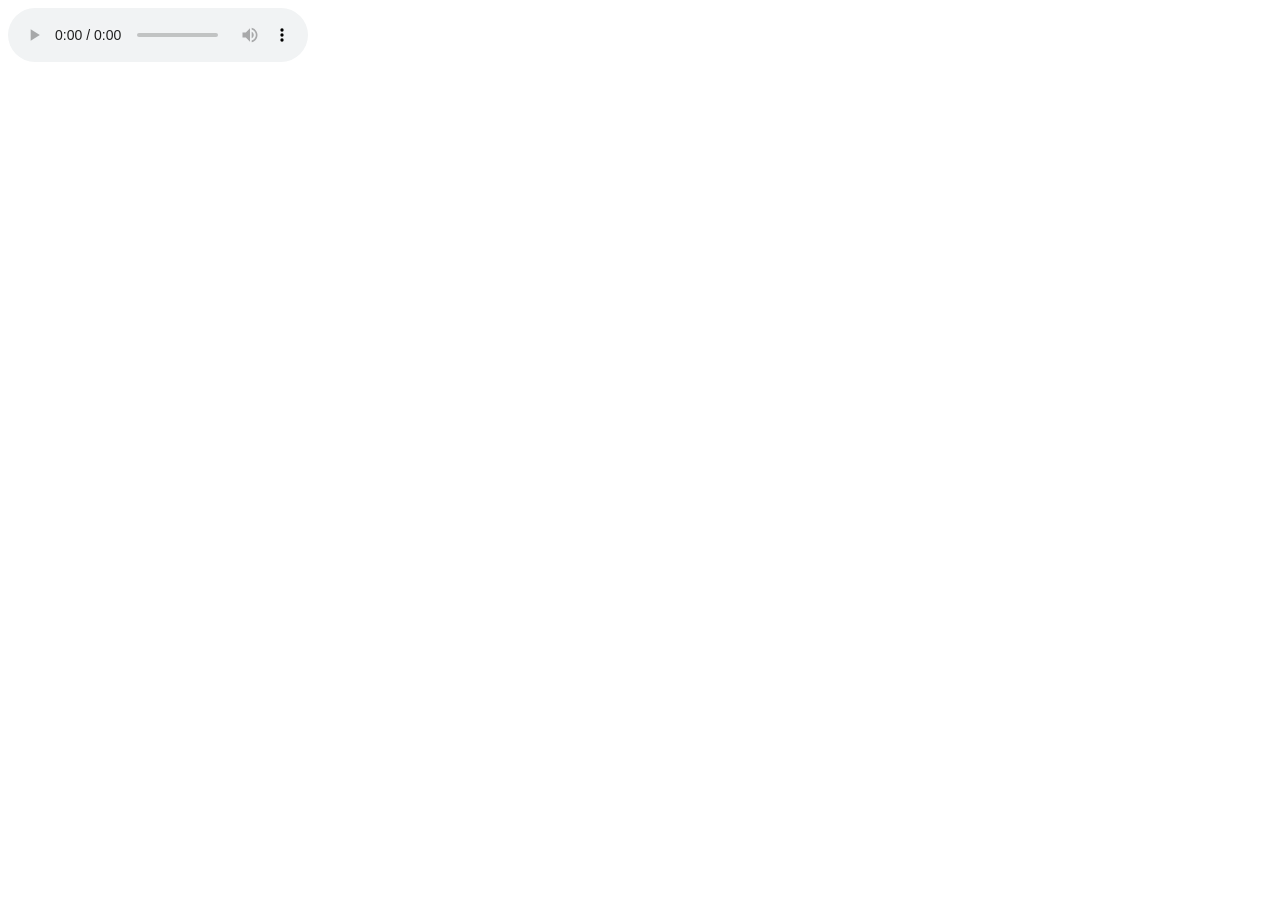
==== FLORES.html @ 4fcb776b "create flores amarillas project,  fix para que se reproducir musica" ====
<!DOCTYPE html>
<html lang="en">

<head>
  <meta charset="UTF-8">
  <meta http-equiv="X-UA-Compatible" content="IE=edge">
  <meta name="viewport" content="width=device-width, initial-scale=1.0">
  <link rel="stylesheet" href="css/main.css">
  <link rel="icon" href="img/flowers.png" type="image/x-icon">
  <title>FLORES</title>
</head>

<body class="container">
  <div class="night"></div>
  <div class="flowers">
    <div class="flower flower--1">
      <div class="flower__leafs flower__leafs--1">
        <div class="flower__leaf flower__leaf--1"></div>
        <div class="flower__leaf flower__leaf--2"></div>
        <div class="flower__leaf flower__leaf--3"></div>
        <div class="flower__leaf flower__leaf--4"></div>
        <div class="flower__white-circle"></div>

        <div class="flower__light flower__light--1"></div>
        <div class="flower__light flower__light--2"></div>
        <div class="flower__light flower__light--3"></div>
        <div class="flower__light flower__light--4"></div>
        <div class="flower__light flower__light--5"></div>
        <div class="flower__light flower__light--6"></div>
        <div class="flower__light flower__light--7"></div>
        <div class="flower__light flower__light--8"></div>

      </div>
      <div class="flower__line">
        <div class="flower__line__leaf flower__line__leaf--1"></div>
        <div class="flower__line__leaf flower__line__leaf--2"></div>
        <div class="flower__line__leaf flower__line__leaf--3"></div>
        <div class="flower__line__leaf flower__line__leaf--4"></div>
        <div class="flower__line__leaf flower__line__leaf--5"></div>
        <div class="flower__line__leaf flower__line__leaf--6"></div>
      </div>
    </div>

    <div class="flower flower--2">
      <div class="flower__leafs flower__leafs--2">
        <div class="flower__leaf flower__leaf--1"></div>
        <div class="flower__leaf flower__leaf--2"></div>
        <div class="flower__leaf flower__leaf--3"></div>
        <div class="flower__leaf flower__leaf--4"></div>
        <div class="flower__white-circle"></div>

        <div class="flower__light flower__light--1"></div>
        <div class="flower__light flower__light--2"></div>
        <div class="flower__light flower__light--3"></div>
        <div class="flower__light flower__light--4"></div>
        <div class="flower__light flower__light--5"></div>
        <div class="flower__light flower__light--6"></div>
        <div class="flower__light flower__light--7"></div>
        <div class="flower__light flower__light--8"></div>

      </div>
      <div class="flower__line">
        <div class="flower__line__leaf flower__line__leaf--1"></div>
        <div class="flower__line__leaf flower__line__leaf--2"></div>
        <div class="flower__line__leaf flower__line__leaf--3"></div>
        <div class="flower__line__leaf flower__line__leaf--4"></div>
      </div>
    </div>

    <div class="flower flower--3">
      <div class="flower__leafs flower__leafs--3">
        <div class="flower__leaf flower__leaf--1"></div>
        <div class="flower__leaf flower__leaf--2"></div>
        <div class="flower__leaf flower__leaf--3"></div>
        <div class="flower__leaf flower__leaf--4"></div>
        <div class="flower__white-circle"></div>

        <div class="flower__light flower__light--1"></div>
        <div class="flower__light flower__light--2"></div>
        <div class="flower__light flower__light--3"></div>
        <div class="flower__light flower__light--4"></div>
        <div class="flower__light flower__light--5"></div>
        <div class="flower__light flower__light--6"></div>
        <div class="flower__light flower__light--7"></div>
        <div class="flower__light flower__light--8"></div>

      </div>
      <div class="flower__line">
        <div class="flower__line__leaf flower__line__leaf--1"></div>
        <div class="flower__line__leaf flower__line__leaf--2"></div>
        <div class="flower__line__leaf flower__line__leaf--3"></div>
        <div class="flower__line__leaf flower__line__leaf--4"></div>
      </div>
    </div>

    <div class="grow-ans" style="--d:1.2s">
      <div class="flower__g-long">
        <div class="flower__g-long__top"></div>
        <div class="flower__g-long__bottom"></div>
      </div>
    </div>

    <div class="growing-grass">
      <div class="flower__grass flower__grass--1">
        <div class="flower__grass--top"></div>
        <div class="flower__grass--bottom"></div>
        <div class="flower__grass__leaf flower__grass__leaf--1"></div>
        <div class="flower__grass__leaf flower__grass__leaf--2"></div>
        <div class="flower__grass__leaf flower__grass__leaf--3"></div>
        <div class="flower__grass__leaf flower__grass__leaf--4"></div>
        <div class="flower__grass__leaf flower__grass__leaf--5"></div>
        <div class="flower__grass__leaf flower__grass__leaf--6"></div>
        <div class="flower__grass__leaf flower__grass__leaf--7"></div>
        <div class="flower__grass__leaf flower__grass__leaf--8"></div>
        <div class="flower__grass__overlay"></div>
      </div>
    </div>

    <div class="growing-grass">
      <div class="flower__grass flower__grass--2">
        <div class="flower__grass--top"></div>
        <div class="flower__grass--bottom"></div>
        <div class="flower__grass__leaf flower__grass__leaf--1"></div>
        <div class="flower__grass__leaf flower__grass__leaf--2"></div>
        <div class="flower__grass__leaf flower__grass__leaf--3"></div>
        <div class="flower__grass__leaf flower__grass__leaf--4"></div>
        <div class="flower__grass__leaf flower__grass__leaf--5"></div>
        <div class="flower__grass__leaf flower__grass__leaf--6"></div>
        <div class="flower__grass__leaf flower__grass__leaf--7"></div>
        <div class="flower__grass__leaf flower__grass__leaf--8"></div>
        <div class="flower__grass__overlay"></div>
      </div>
    </div>

    <div class="grow-ans" style="--d:2.4s">
      <div class="flower__g-right flower__g-right--1">
        <div class="leaf"></div>
      </div>
    </div>

    <div class="grow-ans" style="--d:2.8s">
      <div class="flower__g-right flower__g-right--2">
        <div class="leaf"></div>
      </div>
    </div>

    <div class="grow-ans" style="--d:2.8s">
      <div class="flower__g-front">
        <div class="flower__g-front__leaf-wrapper flower__g-front__leaf-wrapper--1">
          <div class="flower__g-front__leaf"></div>
        </div>
        <div class="flower__g-front__leaf-wrapper flower__g-front__leaf-wrapper--2">
          <div class="flower__g-front__leaf"></div>
        </div>
        <div class="flower__g-front__leaf-wrapper flower__g-front__leaf-wrapper--3">
          <div class="flower__g-front__leaf"></div>
        </div>
        <div class="flower__g-front__leaf-wrapper flower__g-front__leaf-wrapper--4">
          <div class="flower__g-front__leaf"></div>
        </div>
        <div class="flower__g-front__leaf-wrapper flower__g-front__leaf-wrapper--5">
          <div class="flower__g-front__leaf"></div>
        </div>
        <div class="flower__g-front__leaf-wrapper flower__g-front__leaf-wrapper--6">
          <div class="flower__g-front__leaf"></div>
        </div>
        <div class="flower__g-front__leaf-wrapper flower__g-front__leaf-wrapper--7">
          <div class="flower__g-front__leaf"></div>
        </div>
        <div class="flower__g-front__leaf-wrapper flower__g-front__leaf-wrapper--8">
          <div class="flower__g-front__leaf"></div>
        </div>
        <div class="flower__g-front__line"></div>
      </div>
    </div>

    <div class="grow-ans" style="--d:3.2s">
      <div class="flower__g-fr">
        <div class="leaf"></div>
        <div class="flower__g-fr__leaf flower__g-fr__leaf--1"></div>
        <div class="flower__g-fr__leaf flower__g-fr__leaf--2"></div>
        <div class="flower__g-fr__leaf flower__g-fr__leaf--3"></div>
        <div class="flower__g-fr__leaf flower__g-fr__leaf--4"></div>
        <div class="flower__g-fr__leaf flower__g-fr__leaf--5"></div>
        <div class="flower__g-fr__leaf flower__g-fr__leaf--6"></div>
        <div class="flower__g-fr__leaf flower__g-fr__leaf--7"></div>
        <div class="flower__g-fr__leaf flower__g-fr__leaf--8"></div>
      </div>
    </div>

    <div class="long-g long-g--0">
      <div class="grow-ans" style="--d:3s">
        <div class="leaf leaf--0"></div>
      </div>
      <div class="grow-ans" style="--d:2.2s">
        <div class="leaf leaf--1"></div>
      </div>
      <div class="grow-ans" style="--d:3.4s">
        <div class="leaf leaf--2"></div>
      </div>
      <div class="grow-ans" style="--d:3.6s">
        <div class="leaf leaf--3"></div>
      </div>
    </div>

    <div class="long-g long-g--1">
      <div class="grow-ans" style="--d:3.6s">
        <div class="leaf leaf--0"></div>
      </div>
      <div class="grow-ans" style="--d:3.8s">
        <div class="leaf leaf--1"></div>
      </div>
      <div class="grow-ans" style="--d:4s">
        <div class="leaf leaf--2"></div>
      </div>
      <div class="grow-ans" style="--d:4.2s">
        <div class="leaf leaf--3"></div>
      </div>
    </div>

    <div class="long-g long-g--2">
      <div class="grow-ans" style="--d:4s">
        <div class="leaf leaf--0"></div>
      </div>
      <div class="grow-ans" style="--d:4.2s">
        <div class="leaf leaf--1"></div>
      </div>
      <div class="grow-ans" style="--d:4.4s">
        <div class="leaf leaf--2"></div>
      </div>
      <div class="grow-ans" style="--d:4.6s">
        <div class="leaf leaf--3"></div>
      </div>
    </div>

    <div class="long-g long-g--3">
      <div class="grow-ans" style="--d:4s">
        <div class="leaf leaf--0"></div>
      </div>
      <div class="grow-ans" style="--d:4.2s">
        <div class="leaf leaf--1"></div>
      </div>
      <div class="grow-ans" style="--d:3s">
        <div class="leaf leaf--2"></div>
      </div>
      <div class="grow-ans" style="--d:3.6s">
        <div class="leaf leaf--3"></div>
      </div>
    </div>

    <div class="long-g long-g--4">
      <div class="grow-ans" style="--d:4s">
        <div class="leaf leaf--0"></div>
      </div>
      <div class="grow-ans" style="--d:4.2s">
        <div class="leaf leaf--1"></div>
      </div>
      <div class="grow-ans" style="--d:3s">
        <div class="leaf leaf--2"></div>
      </div>
      <div class="grow-ans" style="--d:3.6s">
        <div class="leaf leaf--3"></div>
      </div>
    </div>

    <div class="long-g long-g--5">
      <div class="grow-ans" style="--d:4s">
        <div class="leaf leaf--0"></div>
      </div>
      <div class="grow-ans" style="--d:4.2s">
        <div class="leaf leaf--1"></div>
      </div>
      <div class="grow-ans" style="--d:3s">
        <div class="leaf leaf--2"></div>
      </div>
      <div class="grow-ans" style="--d:3.6s">
        <div class="leaf leaf--3"></div>
      </div>
    </div>

    <div class="long-g long-g--6">
      <div class="grow-ans" style="--d:4.2s">
        <div class="leaf leaf--0"></div>
      </div>
      <div class="grow-ans" style="--d:4.4s">
        <div class="leaf leaf--1"></div>
      </div>
      <div class="grow-ans" style="--d:4.6s">
        <div class="leaf leaf--2"></div>
      </div>
      <div class="grow-ans" style="--d:4.8s">
        <div class="leaf leaf--3"></div>
      </div>
    </div>

    <div class="long-g long-g--7">
      <div class="grow-ans" style="--d:3s">
        <div class="leaf leaf--0"></div>
      </div>
      <div class="grow-ans" style="--d:3.2s">
        <div class="leaf leaf--1"></div>
      </div>
      <div class="grow-ans" style="--d:3.5s">
        <div class="leaf leaf--2"></div>
      </div>
      <div class="grow-ans" style="--d:3.6s">
        <div class="leaf leaf--3"></div>
      </div>
    </div>
    <audio controls autoplay>
      <source src="img/Floricienta.mp3" type="audio/mp3">
      Tu navegador no soporta el elemento de audio.
    </audio>
  </div>

  <script src="main.js"></script>

</body>

</html>
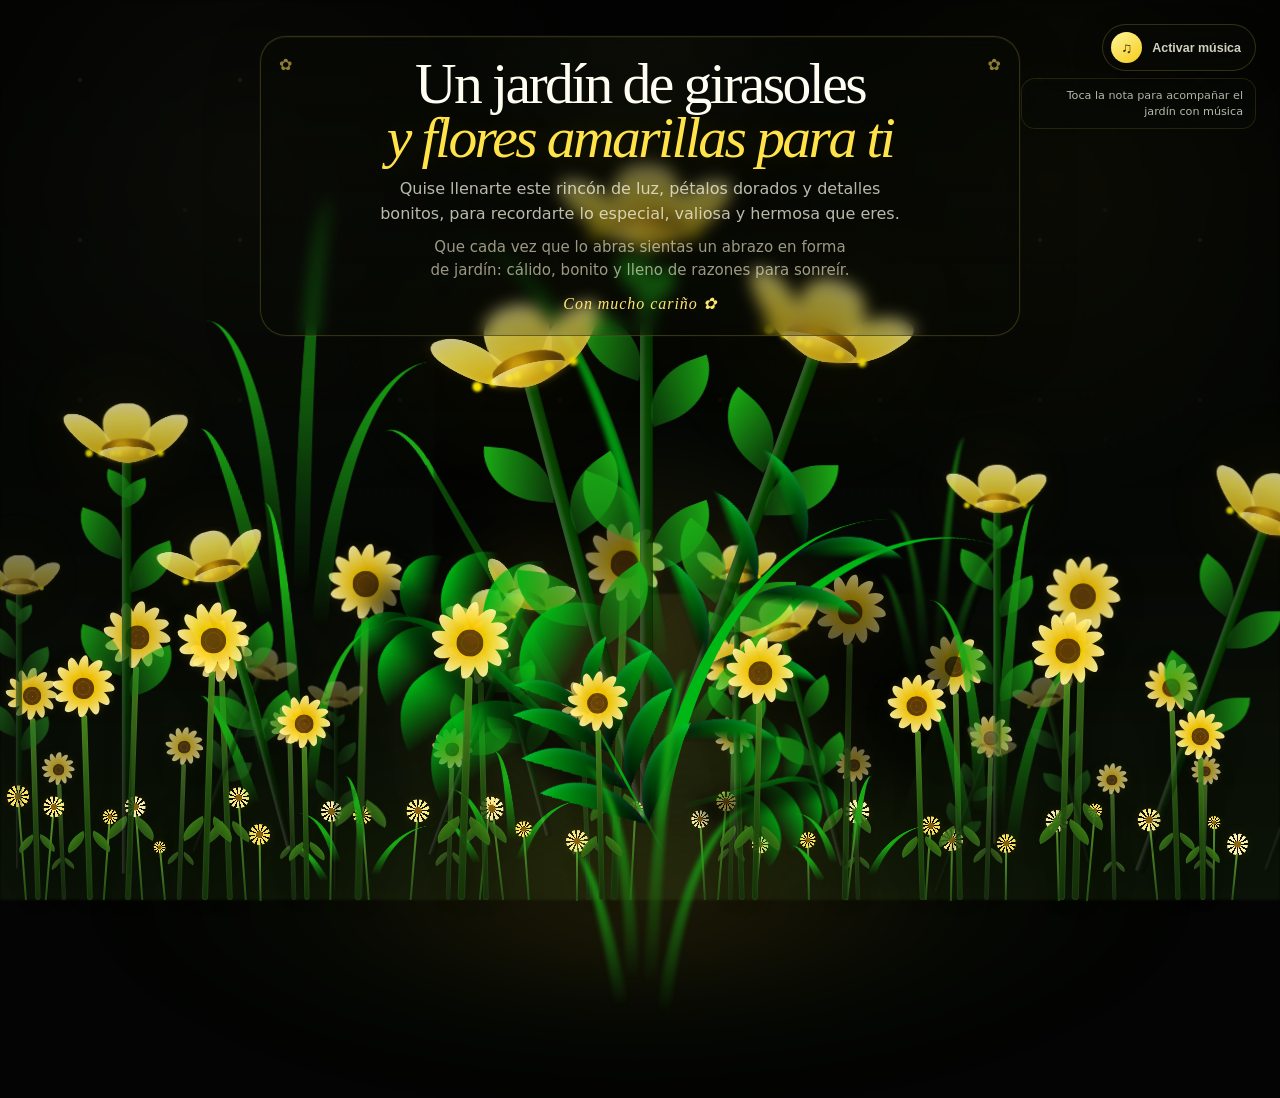
==== commit b1cb8445: "cambios" ====
--- a/FLORES.html
+++ b/FLORES.html
@@ -1,18 +1,50 @@
 <!DOCTYPE html>
-<html lang="en">
+<html lang="es">
 
 <head>
   <meta charset="UTF-8">
   <meta http-equiv="X-UA-Compatible" content="IE=edge">
-  <meta name="viewport" content="width=device-width, initial-scale=1.0">
+  <meta name="viewport" content="width=device-width, initial-scale=1.0, viewport-fit=cover">
+  <meta name="theme-color" content="#050704">
+  <meta name="description" content="Un jardín animado de flores amarillas hecho para regalar una sonrisa.">
   <link rel="stylesheet" href="css/main.css">
   <link rel="icon" href="img/flowers.png" type="image/x-icon">
-  <title>FLORES</title>
+  <title>Tu jardín de flores amarillas 💛</title>
 </head>
 
 <body class="container">
   <div class="night"></div>
-  <div class="flowers">
+
+  <section class="scene-copy" aria-label="Dedicatoria">
+    <h1>Un jardín de girasoles<br><span>y flores amarillas para ti</span></h1>
+    <p class="scene-copy__message">
+      Quise llenarte este rincón de luz, pétalos dorados y detalles bonitos, para recordarte lo especial,
+      valiosa y hermosa que eres.
+    </p>
+    <p class="scene-copy__message scene-copy__message--soft">
+      Que cada vez que lo abras sientas un abrazo en forma de jardín: cálido, bonito y lleno de razones para sonreír.
+    </p>
+    <p class="scene-copy__signature">Con mucho cariño ✿</p>
+  </section>
+
+  <button class="music-toggle" id="musicToggle" type="button" aria-label="Reproducir música" aria-pressed="false">
+    <span class="music-toggle__icon" aria-hidden="true">♫</span>
+    <span class="music-toggle__text" id="musicStatus">Activar música</span>
+  </button>
+
+  <div class="music-hint" id="musicHint" role="status" aria-live="polite">
+    Toca la nota para acompañar el jardín con música
+  </div>
+
+  <div class="floating-petals" id="floatingPetals" aria-hidden="true"></div>
+
+  <div class="garden-atmosphere" aria-hidden="true">
+    <div class="sunflower-bed sunflower-bed--back" id="sunflowerBack"></div>
+    <div class="sunflower-bed sunflower-bed--mid" id="sunflowerMid"></div>
+    <div class="wild-blooms" id="wildBlooms"></div>
+  </div>
+
+  <div class="flowers" id="garden">
     <div class="flower flower--1">
       <div class="flower__leafs flower__leafs--1">
         <div class="flower__leaf flower__leaf--1"></div>
@@ -307,12 +339,14 @@
         <div class="leaf leaf--3"></div>
       </div>
     </div>
-    <audio controls autoplay>
-      <source src="img/Floricienta.mp3" type="audio/mp3">
-      Tu navegador no soporta el elemento de audio.
-    </audio>
   </div>
 
+  <div class="sunflower-bed sunflower-bed--front" id="sunflowerFront" aria-hidden="true"></div>
+
+  <audio id="gardenMusic" preload="auto" loop>
+    <source src="img/Floricienta.mp3" type="audio/mpeg">
+  </audio>
+
   <script src="main.js"></script>
 
 </body>
--- a/css/main.css
+++ b/css/main.css
@@ -0,0 +1,2041 @@
+*,
+*::after,
+*::before {
+  padding: 0;
+  margin: 0;
+  box-sizing: border-box;
+}
+
+:root {
+  --dark-color: #000;
+}
+
+body {
+  display: flex;
+  align-items: flex-end;
+  justify-content: center;
+  min-height: 100vh;
+  background-color: var(--dark-color);
+  overflow: hidden;
+  perspective: 1000px;
+}
+
+.night {
+  position: fixed;
+  left: 50%;
+  top: 0;
+  transform: translateX(-50%);
+  width: 100%;
+  height: 100%;
+  filter: blur(0.1vmin);
+  background-image: radial-gradient(ellipse at top, transparent 0%, var(--dark-color)), 
+  radial-gradient(ellipse at bottom, var(--dark-color), rgba(145, 233, 255, 0.2)), 
+  repeating-linear-gradient(220deg, rgb(0, 0, 0) 0px, rgb(0, 0, 0) 19px, transparent 19px, 
+  transparent 22px), repeating-linear-gradient(189deg, rgb(0, 0, 0) 0px, rgb(0, 0, 0) 19px, 
+  transparent 19px, transparent 22px), repeating-linear-gradient(148deg, rgb(0, 0, 0) 0px, 
+  rgb(0, 0, 0) 19px, transparent 19px, transparent 22px), linear-gradient(90deg, rgb(21, 255, 0), 
+  rgb(240, 240, 240));
+}
+
+.flowers {
+  position: relative;
+  transform: scale(0.9);
+}
+
+.flower {
+  position: absolute;
+  bottom: 10vmin;
+  transform-origin: bottom center;
+  z-index: 10;
+  --fl-speed: 0.8s;
+}
+.flower--1 {
+  -webkit-animation: moving-flower-1 4s linear infinite;
+          animation: moving-flower-1 4s linear infinite;
+}
+.flower--1 .flower__line {
+  height: 70vmin;
+  -webkit-animation-delay: 0.3s;
+          animation-delay: 0.3s;
+}
+.flower--1 .flower__line__leaf--1 {
+  -webkit-animation: blooming-leaf-right var(--fl-speed) 1.6s backwards;
+          animation: blooming-leaf-right var(--fl-speed) 1.6s backwards;
+}
+.flower--1 .flower__line__leaf--2 {
+  -webkit-animation: blooming-leaf-right var(--fl-speed) 1.4s backwards;
+          animation: blooming-leaf-right var(--fl-speed) 1.4s backwards;
+}
+.flower--1 .flower__line__leaf--3 {
+  -webkit-animation: blooming-leaf-left var(--fl-speed) 1.2s backwards;
+          animation: blooming-leaf-left var(--fl-speed) 1.2s backwards;
+}
+.flower--1 .flower__line__leaf--4 {
+  -webkit-animation: blooming-leaf-left var(--fl-speed) 1s backwards;
+          animation: blooming-leaf-left var(--fl-speed) 1s backwards;
+}
+.flower--1 .flower__line__leaf--5 {
+  -webkit-animation: blooming-leaf-right var(--fl-speed) 1.8s backwards;
+          animation: blooming-leaf-right var(--fl-speed) 1.8s backwards;
+}
+.flower--1 .flower__line__leaf--6 {
+  -webkit-animation: blooming-leaf-left var(--fl-speed) 2s backwards;
+          animation: blooming-leaf-left var(--fl-speed) 2s backwards;
+}
+.flower--2 {
+  left: 50%;
+  transform: rotate(20deg);
+  -webkit-animation: moving-flower-2 4s linear infinite;
+          animation: moving-flower-2 4s linear infinite;
+}
+.flower--2 .flower__line {
+  height: 60vmin;
+  -webkit-animation-delay: 0.6s;
+          animation-delay: 0.6s;
+}
+.flower--2 .flower__line__leaf--1 {
+  -webkit-animation: blooming-leaf-right var(--fl-speed) 1.9s backwards;
+          animation: blooming-leaf-right var(--fl-speed) 1.9s backwards;
+}
+.flower--2 .flower__line__leaf--2 {
+  -webkit-animation: blooming-leaf-right var(--fl-speed) 1.7s backwards;
+          animation: blooming-leaf-right var(--fl-speed) 1.7s backwards;
+}
+.flower--2 .flower__line__leaf--3 {
+  -webkit-animation: blooming-leaf-left var(--fl-speed) 1.5s backwards;
+          animation: blooming-leaf-left var(--fl-speed) 1.5s backwards;
+}
+.flower--2 .flower__line__leaf--4 {
+  -webkit-animation: blooming-leaf-left var(--fl-speed) 1.3s backwards;
+          animation: blooming-leaf-left var(--fl-speed) 1.3s backwards;
+}
+.flower--3 {
+  left: 50%;
+  transform: rotate(-15deg);
+  -webkit-animation: moving-flower-3 4s linear infinite;
+          animation: moving-flower-3 4s linear infinite;
+}
+.flower--3 .flower__line {
+  -webkit-animation-delay: 0.9s;
+          animation-delay: 0.9s;
+}
+.flower--3 .flower__line__leaf--1 {
+  -webkit-animation: blooming-leaf-right var(--fl-speed) 2.5s backwards;
+          animation: blooming-leaf-right var(--fl-speed) 2.5s backwards;
+}
+.flower--3 .flower__line__leaf--2 {
+  -webkit-animation: blooming-leaf-right var(--fl-speed) 2.3s backwards;
+          animation: blooming-leaf-right var(--fl-speed) 2.3s backwards;
+}
+.flower--3 .flower__line__leaf--3 {
+  -webkit-animation: blooming-leaf-left var(--fl-speed) 2.1s backwards;
+          animation: blooming-leaf-left var(--fl-speed) 2.1s backwards;
+}
+.flower--3 .flower__line__leaf--4 {
+  -webkit-animation: blooming-leaf-left var(--fl-speed) 1.9s backwards;
+          animation: blooming-leaf-left var(--fl-speed) 1.9s backwards;
+}
+.flower__leafs {
+  position: relative;
+  -webkit-animation: blooming-flower 2s backwards;
+          animation: blooming-flower 2s backwards;
+}
+.flower__leafs--1 {
+  -webkit-animation-delay: 1.1s;
+          animation-delay: 1.1s;
+}
+.flower__leafs--2 {
+  -webkit-animation-delay: 1.4s;
+          animation-delay: 1.4s;
+}
+.flower__leafs--3 {
+  -webkit-animation-delay: 1.7s;
+          animation-delay: 1.7s;
+}
+.flower__leafs::after {
+  content: "";
+  position: absolute;
+  left: 0;
+  top: 0;
+  transform: translate(-50%, -100%);
+  width: 8vmin;
+  height: 8vmin;
+  background-color: #1aaa15;
+  filter: blur(10vmin);
+}
+.flower__leaf {
+  position: absolute;
+  bottom: 0;
+  left: 50%;
+  width: 8vmin;
+  height: 11vmin;
+  border-radius: 51% 49% 47% 53%/44% 45% 55% 69%;
+  background-color: #1aaa15;
+  background-image: linear-gradient(to top, #fce700, #fce700);
+  transform-origin: bottom center;
+  opacity: 0.9;
+  box-shadow: inset 0 0 2vmin rgba(255, 255, 255, 0.5);
+}
+.flower__leaf--1 {
+  transform: translate(-10%, 1%) rotateY(40deg) rotateX(-50deg);
+}
+.flower__leaf--2 {
+  transform: translate(-50%, -4%) rotateX(40deg);
+}
+.flower__leaf--3 {
+  transform: translate(-90%, 0%) rotateY(45deg) rotateX(50deg);
+}
+.flower__leaf--4 {
+  width: 8vmin;
+  height: 8vmin;
+  transform-origin: bottom left;
+  border-radius: 4vmin 10vmin 4vmin 4vmin;
+  transform: translate(0%, 18%) rotateX(70deg) rotate(-43deg);
+  background-image: linear-gradient(to top, #fce700, #fce700);
+  z-index: 1;
+  opacity: 0.8;
+}
+.flower__white-circle {
+  position: absolute;
+  left: -3.5vmin;
+  top: -3vmin;
+  width: 9vmin;
+  height: 4vmin;
+  border-radius: 50%;
+  background-color: #ffffff;
+}
+.flower__white-circle::after {
+  content: "";
+  position: absolute;
+  left: 50%;
+  top: 45%;
+  transform: translate(-50%, -50%);
+  width: 60%;
+  height: 60%;
+  border-radius: inherit;
+  background-image: repeating-linear-gradient(135deg, rgba(0, 0, 0, 0.03) 0px, 
+  rgba(0, 0, 0, 0.03) 1px, transparent 1px, transparent 12px), repeating-linear-gradient(45deg, 
+  rgba(0, 0, 0, 0.03) 0px, rgba(0, 0, 0, 0.03) 1px, transparent 1px, transparent 12px), 
+  repeating-linear-gradient(67.5deg, rgba(0, 0, 0, 0.03) 0px, rgba(0, 0, 0, 0.03) 1px, 
+  transparent 1px, transparent 12px), repeating-linear-gradient(135deg, rgba(0, 0, 0, 0.03) 0px, 
+  rgba(0, 0, 0, 0.03) 1px, transparent 1px, transparent 12px), repeating-linear-gradient(45deg, 
+  rgba(0, 0, 0, 0.03) 0px, rgba(0, 0, 0, 0.03) 1px, transparent 1px, transparent 12px), 
+  repeating-linear-gradient(112.5deg, rgba(0, 0, 0, 0.03) 0px, rgba(0, 0, 0, 0.03) 1px, 
+  transparent 1px, transparent 12px), repeating-linear-gradient(112.5deg, rgba(0, 0, 0, 0.03) 0px, 
+  rgba(0, 0, 0, 0.03) 1px, transparent 1px, transparent 12px), repeating-linear-gradient(45deg, 
+  rgba(0, 0, 0, 0.03) 0px, rgba(0, 0, 0, 0.03) 1px, transparent 1px, transparent 12px), 
+  repeating-linear-gradient(22.5deg, rgba(0, 0, 0, 0.03) 0px, rgba(0, 0, 0, 0.03) 1px, 
+  transparent 1px, transparent 12px), repeating-linear-gradient(45deg, rgba(0, 0, 0, 0.03) 0px, 
+  rgba(0, 0, 0, 0.03) 1px, transparent 1px, transparent 12px), repeating-linear-gradient(22.5deg, 
+  rgba(0, 0, 0, 0.03) 0px, rgba(0, 0, 0, 0.03) 1px, transparent 1px, transparent 12px), 
+  repeating-linear-gradient(135deg, rgba(0, 0, 0, 0.03) 0px, rgba(0, 0, 0, 0.03) 1px, 
+  transparent 1px, transparent 12px), repeating-linear-gradient(157.5deg, rgba(0, 0, 0, 0.03) 0px, 
+  rgba(0, 0, 0, 0.03) 1px, transparent 1px, transparent 12px), repeating-linear-gradient(67.5deg, 
+  rgba(0, 0, 0, 0.03) 0px, rgba(0, 0, 0, 0.03) 1px, transparent 1px, transparent 12px), 
+  repeating-linear-gradient(67.5deg, rgba(0, 0, 0, 0.03) 0px, rgba(0, 0, 0, 0.03) 1px, 
+  transparent 1px, transparent 12px), linear-gradient(90deg, rgb(190, 133, 0), rgb(190, 133, 0));
+}
+.flower__line {
+  height: 55vmin;
+  width: 1.5vmin;
+  background-image: linear-gradient(to left, rgba(0, 0, 0, 0.2), transparent, 
+  rgba(255, 255, 255, 0.2)), linear-gradient(to top, transparent 10%, #064600, #064600);
+  box-shadow: inset 0 0 2px rgba(0, 0, 0, 0.5);
+  -webkit-animation: grow-flower-tree 4s backwards;
+          animation: grow-flower-tree 4s backwards;
+}
+.flower__line__leaf {
+  --w: 7vmin;
+  --h: calc(var(--w) + 2vmin);
+  position: absolute;
+  top: 20%;
+  left: 90%;
+  width: var(--w);
+  height: var(--h);
+  border-top-right-radius: var(--h);
+  border-bottom-left-radius: var(--h);
+  background-image: linear-gradient(to top, rgba(20, 122, 20, 0.4), #1aaa15);
+}
+.flower__line__leaf--1 {
+  transform: rotate(70deg) rotateY(30deg);
+}
+.flower__line__leaf--2 {
+  top: 45%;
+  transform: rotate(70deg) rotateY(30deg);
+}
+.flower__line__leaf--3, .flower__line__leaf--4, .flower__line__leaf--6 {
+  border-top-right-radius: 0;
+  border-bottom-left-radius: 0;
+  border-top-left-radius: var(--h);
+  border-bottom-right-radius: var(--h);
+  left: -460%;
+  top: 12%;
+  transform: rotate(-70deg) rotateY(30deg);
+}
+.flower__line__leaf--4 {
+  top: 40%;
+}
+.flower__line__leaf--5 {
+  top: 0;
+  transform-origin: left;
+  transform: rotate(70deg) rotateY(30deg) scale(0.6);
+}
+.flower__line__leaf--6 {
+  top: -2%;
+  left: -450%;
+  transform-origin: right;
+  transform: rotate(-70deg) rotateY(30deg) scale(0.6);
+}
+.flower__light {
+  position: absolute;
+  bottom: 0vmin;
+  width: 1vmin;
+  height: 1vmin;
+  background-color: rgb(255, 251, 0);
+  border-radius: 50%;
+  filter: blur(0.2vmin);
+  -webkit-animation: light-ans 4s linear infinite backwards;
+          animation: light-ans 4s linear infinite backwards;
+}
+.flower__light:nth-child(odd) {
+  background-color: #fce700;
+}
+.flower__light--1 {
+  left: -2vmin;
+  -webkit-animation-delay: 1s;
+          animation-delay: 1s;
+}
+.flower__light--2 {
+  left: 3vmin;
+  -webkit-animation-delay: 0.5s;
+          animation-delay: 0.5s;
+}
+.flower__light--3 {
+  left: -6vmin;
+  -webkit-animation-delay: 0.3s;
+          animation-delay: 0.3s;
+}
+.flower__light--4 {
+  left: 6vmin;
+  -webkit-animation-delay: 0.9s;
+          animation-delay: 0.9s;
+}
+.flower__light--5 {
+  left: -1vmin;
+  -webkit-animation-delay: 1.5s;
+          animation-delay: 1.5s;
+}
+.flower__light--6 {
+  left: -4vmin;
+  -webkit-animation-delay: 3s;
+          animation-delay: 3s;
+}
+.flower__light--7 {
+  left: 3vmin;
+  -webkit-animation-delay: 2s;
+          animation-delay: 2s;
+}
+.flower__light--8 {
+  left: -6vmin;
+  -webkit-animation-delay: 3.5s;
+          animation-delay: 3.5s;
+}
+.flower__grass {
+  --c: #00b815;
+  --line-w: 1.5vmin;
+  position: absolute;
+  bottom: 12vmin;
+  left: -7vmin;
+  display: flex;
+  flex-direction: column;
+  align-items: flex-end;
+  z-index: 20;
+  transform-origin: bottom center;
+  transform: rotate(-48deg) rotateY(40deg);
+}
+.flower__grass--1 {
+  -webkit-animation: moving-grass 2s linear infinite;
+          animation: moving-grass 2s linear infinite;
+}
+.flower__grass--2 {
+  left: 2vmin;
+  bottom: 10vmin;
+  transform: scale(0.5) rotate(75deg) rotateX(10deg) rotateY(-200deg);
+  opacity: 0.8;
+  z-index: 0;
+  -webkit-animation: moving-grass--2 1.5s linear infinite;
+          animation: moving-grass--2 1.5s linear infinite;
+}
+.flower__grass--top {
+  width: 7vmin;
+  height: 10vmin;
+  border-top-right-radius: 100%;
+  border-right: var(--line-w) solid var(--c);
+  transform-origin: bottom center;
+  transform: rotate(-2deg);
+}
+.flower__grass--bottom {
+  margin-top: -2px;
+  width: var(--line-w);
+  height: 25vmin;
+  background-image: linear-gradient(to top, transparent, var(--c));
+}
+.flower__grass__leaf {
+  --size: 10vmin;
+  position: absolute;
+  width: calc(var(--size) * 2.1);
+  height: var(--size);
+  border-top-left-radius: var(--size);
+  border-top-right-radius: var(--size);
+  background-image: linear-gradient(to top, transparent, transparent 30%, var(--c));
+  z-index: 100;
+}
+.flower__grass__leaf--1 {
+  top: -6%;
+  left: 30%;
+  --size: 6vmin;
+  transform: rotate(-20deg);
+  -webkit-animation: growing-grass-ans--1 2s 2.6s backwards;
+          animation: growing-grass-ans--1 2s 2.6s backwards;
+}
+@-webkit-keyframes growing-grass-ans--1 {
+  0% {
+    transform-origin: bottom left;
+    transform: rotate(-20deg) scale(0);
+  }
+}
+@keyframes growing-grass-ans--1 {
+  0% {
+    transform-origin: bottom left;
+    transform: rotate(-20deg) scale(0);
+  }
+}
+.flower__grass__leaf--2 {
+  top: -5%;
+  left: -110%;
+  --size: 6vmin;
+  transform: rotate(10deg);
+  -webkit-animation: growing-grass-ans--2 2s 2.4s linear backwards;
+          animation: growing-grass-ans--2 2s 2.4s linear backwards;
+}
+@-webkit-keyframes growing-grass-ans--2 {
+  0% {
+    transform-origin: bottom right;
+    transform: rotate(10deg) scale(0);
+  }
+}
+@keyframes growing-grass-ans--2 {
+  0% {
+    transform-origin: bottom right;
+    transform: rotate(10deg) scale(0);
+  }
+}
+.flower__grass__leaf--3 {
+  top: 5%;
+  left: 60%;
+  --size: 8vmin;
+  transform: rotate(-18deg) rotateX(-20deg);
+  -webkit-animation: growing-grass-ans--3 2s 2.2s linear backwards;
+          animation: growing-grass-ans--3 2s 2.2s linear backwards;
+}
+@-webkit-keyframes growing-grass-ans--3 {
+  0% {
+    transform-origin: bottom left;
+    transform: rotate(-18deg) rotateX(-20deg) scale(0);
+  }
+}
+@keyframes growing-grass-ans--3 {
+  0% {
+    transform-origin: bottom left;
+    transform: rotate(-18deg) rotateX(-20deg) scale(0);
+  }
+}
+.flower__grass__leaf--4 {
+  top: 6%;
+  left: -135%;
+  --size: 8vmin;
+  transform: rotate(2deg);
+  -webkit-animation: growing-grass-ans--4 2s 2s linear backwards;
+          animation: growing-grass-ans--4 2s 2s linear backwards;
+}
+@-webkit-keyframes growing-grass-ans--4 {
+  0% {
+    transform-origin: bottom right;
+    transform: rotate(2deg) scale(0);
+  }
+}
+@keyframes growing-grass-ans--4 {
+  0% {
+    transform-origin: bottom right;
+    transform: rotate(2deg) scale(0);
+  }
+}
+.flower__grass__leaf--5 {
+  top: 20%;
+  left: 60%;
+  --size: 10vmin;
+  transform: rotate(-24deg) rotateX(-20deg);
+  -webkit-animation: growing-grass-ans--5 2s 1.8s linear backwards;
+          animation: growing-grass-ans--5 2s 1.8s linear backwards;
+}
+@-webkit-keyframes growing-grass-ans--5 {
+  0% {
+    transform-origin: bottom left;
+    transform: rotate(-24deg) rotateX(-20deg) scale(0);
+  }
+}
+@keyframes growing-grass-ans--5 {
+  0% {
+    transform-origin: bottom left;
+    transform: rotate(-24deg) rotateX(-20deg) scale(0);
+  }
+}
+.flower__grass__leaf--6 {
+  top: 22%;
+  left: -180%;
+  --size: 10vmin;
+  transform: rotate(10deg);
+  -webkit-animation: growing-grass-ans--6 2s 1.6s linear backwards;
+          animation: growing-grass-ans--6 2s 1.6s linear backwards;
+}
+@-webkit-keyframes growing-grass-ans--6 {
+  0% {
+    transform-origin: bottom right;
+    transform: rotate(10deg) scale(0);
+  }
+}
+@keyframes growing-grass-ans--6 {
+  0% {
+    transform-origin: bottom right;
+    transform: rotate(10deg) scale(0);
+  }
+}
+.flower__grass__leaf--7 {
+  top: 39%;
+  left: 70%;
+  --size: 10vmin;
+  transform: rotate(-10deg);
+  -webkit-animation: growing-grass-ans--7 2s 1.4s linear backwards;
+          animation: growing-grass-ans--7 2s 1.4s linear backwards;
+}
+@-webkit-keyframes growing-grass-ans--7 {
+  0% {
+    transform-origin: bottom left;
+    transform: rotate(-10deg) scale(0);
+  }
+}
+@keyframes growing-grass-ans--7 {
+  0% {
+    transform-origin: bottom left;
+    transform: rotate(-10deg) scale(0);
+  }
+}
+.flower__grass__leaf--8 {
+  top: 40%;
+  left: -215%;
+  --size: 11vmin;
+  transform: rotate(10deg);
+  -webkit-animation: growing-grass-ans--8 2s 1.2s linear backwards;
+          animation: growing-grass-ans--8 2s 1.2s linear backwards;
+}
+@-webkit-keyframes growing-grass-ans--8 {
+  0% {
+    transform-origin: bottom right;
+    transform: rotate(10deg) scale(0);
+  }
+}
+@keyframes growing-grass-ans--8 {
+  0% {
+    transform-origin: bottom right;
+    transform: rotate(10deg) scale(0);
+  }
+}
+.flower__grass__overlay {
+  position: absolute;
+  top: -10%;
+  right: 0%;
+  width: 100%;
+  height: 100%;
+  background-color: rgba(0, 0, 0, 0.6);
+  filter: blur(1.5vmin);
+  z-index: 100;
+}
+.flower__g-long {
+  --w: 2vmin;
+  --h: 6vmin;
+  --c: #1aaa15;
+  position: absolute;
+  bottom: 10vmin;
+  left: -3vmin;
+  transform-origin: bottom center;
+  transform: rotate(-30deg) rotateY(-20deg);
+  display: flex;
+  flex-direction: column;
+  align-items: flex-end;
+  -webkit-animation: flower-g-long-ans 3s linear infinite;
+          animation: flower-g-long-ans 3s linear infinite;
+}
+@-webkit-keyframes flower-g-long-ans {
+  0%, 100% {
+    transform: rotate(-30deg) rotateY(-20deg);
+  }
+  50% {
+    transform: rotate(-32deg) rotateY(-20deg);
+  }
+}
+@keyframes flower-g-long-ans {
+  0%, 100% {
+    transform: rotate(-30deg) rotateY(-20deg);
+  }
+  50% {
+    transform: rotate(-32deg) rotateY(-20deg);
+  }
+}
+.flower__g-long__top {
+  top: calc(var(--h) * -1);
+  width: calc(var(--w) + 1vmin);
+  height: var(--h);
+  border-top-right-radius: 100%;
+  border-right: 0.7vmin solid var(--c);
+  transform: translate(-0.7vmin, 1vmin);
+}
+.flower__g-long__bottom {
+  width: var(--w);
+  height: 50vmin;
+  transform-origin: bottom center;
+  background-image: linear-gradient(to top, transparent 30%, var(--c));
+  box-shadow: inset 0 0 2px rgba(0, 0, 0, 0.5);
+  -webkit-clip-path: polygon(35% 0, 65% 1%, 100% 100%, 0% 100%);
+          clip-path: polygon(35% 0, 65% 1%, 100% 100%, 0% 100%);
+}
+.flower__g-right {
+  position: absolute;
+  bottom: 6vmin;
+  left: -2vmin;
+  transform-origin: bottom left;
+  transform: rotate(20deg);
+}
+.flower__g-right .leaf {
+  width: 30vmin;
+  height: 50vmin;
+  border-top-left-radius: 100%;
+  border-left: 2vmin solid #00b815;
+  background-image: linear-gradient(to bottom, transparent, var(--dark-color) 60%);
+  -webkit-mask-image: linear-gradient(to top, transparent 30%, #00b815 60%);
+}
+.flower__g-right--1 {
+  -webkit-animation: flower-g-right-ans 2.5s linear infinite;
+          animation: flower-g-right-ans 2.5s linear infinite;
+}
+.flower__g-right--2 {
+  left: 5vmin;
+  transform: rotateY(-180deg);
+  -webkit-animation: flower-g-right-ans--2 3s linear infinite;
+          animation: flower-g-right-ans--2 3s linear infinite;
+}
+.flower__g-right--2 .leaf {
+  height: 75vmin;
+  filter: blur(0.3vmin);
+  opacity: 0.8;
+}
+@-webkit-keyframes flower-g-right-ans {
+  0%, 100% {
+    transform: rotate(20deg);
+  }
+  50% {
+    transform: rotate(24deg) rotateX(-20deg);
+  }
+}
+@keyframes flower-g-right-ans {
+  0%, 100% {
+    transform: rotate(20deg);
+  }
+  50% {
+    transform: rotate(24deg) rotateX(-20deg);
+  }
+}
+@-webkit-keyframes flower-g-right-ans--2 {
+  0%, 100% {
+    transform: rotateY(-180deg) rotate(0deg) rotateX(-20deg);
+  }
+  50% {
+    transform: rotateY(-180deg) rotate(6deg) rotateX(-20deg);
+  }
+}
+@keyframes flower-g-right-ans--2 {
+  0%, 100% {
+    transform: rotateY(-180deg) rotate(0deg) rotateX(-20deg);
+  }
+  50% {
+    transform: rotateY(-180deg) rotate(6deg) rotateX(-20deg);
+  }
+}
+.flower__g-front {
+  position: absolute;
+  bottom: 6vmin;
+  left: 2.5vmin;
+  z-index: 100;
+  transform-origin: bottom center;
+  transform: rotate(-28deg) rotateY(30deg) scale(1.04);
+  -webkit-animation: flower__g-front-ans 2s linear infinite;
+          animation: flower__g-front-ans 2s linear infinite;
+}
+@-webkit-keyframes flower__g-front-ans {
+  0%, 100% {
+    transform: rotate(-28deg) rotateY(30deg) scale(1.04);
+  }
+  50% {
+    transform: rotate(-35deg) rotateY(40deg) scale(1.04);
+  }
+}
+@keyframes flower__g-front-ans {
+  0%, 100% {
+    transform: rotate(-28deg) rotateY(30deg) scale(1.04);
+  }
+  50% {
+    transform: rotate(-35deg) rotateY(40deg) scale(1.04);
+  }
+}
+.flower__g-front__line {
+  width: 0.3vmin;
+  height: 20vmin;
+  background-image: linear-gradient(to top, transparent, #00b815, transparent 100%);
+  position: relative;
+}
+.flower__g-front__leaf-wrapper {
+  position: absolute;
+  top: 0;
+  left: 0;
+  transform-origin: bottom left;
+  transform: rotate(10deg);
+}
+.flower__g-front__leaf-wrapper:nth-child(even) {
+  left: 0vmin;
+  transform: rotateY(-180deg) rotate(5deg);
+  -webkit-animation: flower__g-front__leaf-left-ans 1s ease-in backwards;
+          animation: flower__g-front__leaf-left-ans 1s ease-in backwards;
+}
+.flower__g-front__leaf-wrapper:nth-child(odd) {
+  -webkit-animation: flower__g-front__leaf-ans 1s ease-in backwards;
+          animation: flower__g-front__leaf-ans 1s ease-in backwards;
+}
+.flower__g-front__leaf-wrapper--1 {
+  top: -8vmin;
+  transform: scale(0.7);
+  -webkit-animation: flower__g-front__leaf-ans 1s 5.5s ease-in backwards !important;
+          animation: flower__g-front__leaf-ans 1s 5.5s ease-in backwards !important;
+}
+.flower__g-front__leaf-wrapper--2 {
+  top: -8vmin;
+  transform: rotateY(-180deg) scale(0.7) !important;
+  -webkit-animation: flower__g-front__leaf-left-ans-2 1s 4.6s ease-in backwards !important;
+          animation: flower__g-front__leaf-left-ans-2 1s 4.6s ease-in backwards !important;
+}
+.flower__g-front__leaf-wrapper--3 {
+  top: -3vmin;
+  -webkit-animation: flower__g-front__leaf-ans 1s 4.6s ease-in backwards;
+          animation: flower__g-front__leaf-ans 1s 4.6s ease-in backwards;
+}
+.flower__g-front__leaf-wrapper--4 {
+  top: -3vmin;
+  transform: rotateY(-180deg) scale(0.9) !important;
+  -webkit-animation: flower__g-front__leaf-left-ans-2 1s 4.6s ease-in backwards !important;
+          animation: flower__g-front__leaf-left-ans-2 1s 4.6s ease-in backwards !important;
+}
+@-webkit-keyframes flower__g-front__leaf-left-ans-2 {
+  0% {
+    transform: rotateY(-180deg) scale(0);
+  }
+}
+@keyframes flower__g-front__leaf-left-ans-2 {
+  0% {
+    transform: rotateY(-180deg) scale(0);
+  }
+}
+.flower__g-front__leaf-wrapper--5, .flower__g-front__leaf-wrapper--6 {
+  top: 2vmin;
+}
+.flower__g-front__leaf-wrapper--7, .flower__g-front__leaf-wrapper--8 {
+  top: 6.5vmin;
+}
+.flower__g-front__leaf-wrapper--2 {
+  -webkit-animation-delay: 5.2s !important;
+          animation-delay: 5.2s !important;
+}
+.flower__g-front__leaf-wrapper--3 {
+  -webkit-animation-delay: 4.9s !important;
+          animation-delay: 4.9s !important;
+}
+.flower__g-front__leaf-wrapper--5 {
+  -webkit-animation-delay: 4.3s !important;
+          animation-delay: 4.3s !important;
+}
+.flower__g-front__leaf-wrapper--6 {
+  -webkit-animation-delay: 4.1s !important;
+          animation-delay: 4.1s !important;
+}
+.flower__g-front__leaf-wrapper--7 {
+  -webkit-animation-delay: 3.8s !important;
+          animation-delay: 3.8s !important;
+}
+.flower__g-front__leaf-wrapper--8 {
+  -webkit-animation-delay: 3.5s !important;
+          animation-delay: 3.5s !important;
+}
+@-webkit-keyframes flower__g-front__leaf-ans {
+  0% {
+    transform: rotate(10deg) scale(0);
+  }
+}
+@keyframes flower__g-front__leaf-ans {
+  0% {
+    transform: rotate(10deg) scale(0);
+  }
+}
+@-webkit-keyframes flower__g-front__leaf-left-ans {
+  0% {
+    transform: rotateY(-180deg) rotate(5deg) scale(0);
+  }
+}
+@keyframes flower__g-front__leaf-left-ans {
+  0% {
+    transform: rotateY(-180deg) rotate(5deg) scale(0);
+  }
+}
+.flower__g-front__leaf {
+  width: 10vmin;
+  height: 10vmin;
+  border-radius: 100% 0% 0% 100%/100% 100% 0% 0%;
+  box-shadow: inset 0 2px 1vmin hsla(184deg, 97%, 58%, 0.2);
+  background-image: linear-gradient(to bottom left, transparent, var(--dark-color)), 
+  linear-gradient(to bottom right, #00b815 50%, transparent 50%, transparent);
+  -webkit-mask-image: linear-gradient(to bottom right, #00b815 50%, transparent 50%, transparent);
+  mask-image: linear-gradient(to bottom right, #00b815 50%, transparent 50%, transparent);
+}
+.flower__g-fr {
+  position: absolute;
+  bottom: -4vmin;
+  left: vmin;
+  transform-origin: bottom left;
+  z-index: 10;
+  -webkit-animation: flower__g-fr-ans 2s linear infinite;
+          animation: flower__g-fr-ans 2s linear infinite;
+}
+@-webkit-keyframes flower__g-fr-ans {
+  0%, 100% {
+    transform: rotate(2deg);
+  }
+  50% {
+    transform: rotate(4deg);
+  }
+}
+@keyframes flower__g-fr-ans {
+  0%, 100% {
+    transform: rotate(2deg);
+  }
+  50% {
+    transform: rotate(4deg);
+  }
+}
+.flower__g-fr .leaf {
+  width: 30vmin;
+  height: 50vmin;
+  border-top-left-radius: 100%;
+  border-left: 2vmin solid #00b815;
+  -webkit-mask-image: linear-gradient(to top, transparent 25%, #00b815 50%);
+  position: relative;
+  z-index: 1;
+}
+.flower__g-fr__leaf {
+  position: absolute;
+  top: 0;
+  left: 0;
+  width: 10vmin;
+  height: 10vmin;
+  border-radius: 100% 0% 0% 100%/100% 100% 0% 0%;
+  box-shadow: inset 0 2px 1vmin hsla(184deg, 97%, 58%, 0.2);
+  background-image: linear-gradient(to bottom left, transparent, var(--dark-color) 98%), 
+  linear-gradient(to bottom right, #00b815 45%, transparent 50%, transparent);
+  -webkit-mask-image: linear-gradient(135deg, #00b815 40%, transparent 50%, transparent);
+}
+.flower__g-fr__leaf--1 {
+  left: 20vmin;
+  transform: rotate(45deg);
+  -webkit-animation: flower__g-fr-leaft-ans-1 0.5s 5.2s linear backwards;
+          animation: flower__g-fr-leaft-ans-1 0.5s 5.2s linear backwards;
+}
+@-webkit-keyframes flower__g-fr-leaft-ans-1 {
+  0% {
+    transform-origin: left;
+    transform: rotate(45deg) scale(0);
+  }
+}
+@keyframes flower__g-fr-leaft-ans-1 {
+  0% {
+    transform-origin: left;
+    transform: rotate(45deg) scale(0);
+  }
+}
+.flower__g-fr__leaf--2 {
+  left: 12vmin;
+  top: -7vmin;
+  transform: rotate(25deg) rotateY(-180deg);
+  -webkit-animation: flower__g-fr-leaft-ans-6 0.5s 5s linear backwards;
+          animation: flower__g-fr-leaft-ans-6 0.5s 5s linear backwards;
+}
+.flower__g-fr__leaf--3 {
+  left: 15vmin;
+  top: 6vmin;
+  transform: rotate(55deg);
+  -webkit-animation: flower__g-fr-leaft-ans-5 0.5s 4.8s linear backwards;
+          animation: flower__g-fr-leaft-ans-5 0.5s 4.8s linear backwards;
+}
+.flower__g-fr__leaf--4 {
+  left: 6vmin;
+  top: -2vmin;
+  transform: rotate(25deg) rotateY(-180deg);
+  -webkit-animation: flower__g-fr-leaft-ans-6 0.5s 4.6s linear backwards;
+          animation: flower__g-fr-leaft-ans-6 0.5s 4.6s linear backwards;
+}
+.flower__g-fr__leaf--5 {
+  left: 10vmin;
+  top: 14vmin;
+  transform: rotate(55deg);
+  -webkit-animation: flower__g-fr-leaft-ans-5 0.5s 4.4s linear backwards;
+          animation: flower__g-fr-leaft-ans-5 0.5s 4.4s linear backwards;
+}
+@-webkit-keyframes flower__g-fr-leaft-ans-5 {
+  0% {
+    transform-origin: left;
+    transform: rotate(55deg) scale(0);
+  }
+}
+@keyframes flower__g-fr-leaft-ans-5 {
+  0% {
+    transform-origin: left;
+    transform: rotate(55deg) scale(0);
+  }
+}
+.flower__g-fr__leaf--6 {
+  left: 0vmin;
+  top: 6vmin;
+  transform: rotate(25deg) rotateY(-180deg);
+  -webkit-animation: flower__g-fr-leaft-ans-6 0.5s 4.2s linear backwards;
+          animation: flower__g-fr-leaft-ans-6 0.5s 4.2s linear backwards;
+}
+@-webkit-keyframes flower__g-fr-leaft-ans-6 {
+  0% {
+    transform-origin: right;
+    transform: rotate(25deg) rotateY(-180deg) scale(0);
+  }
+}
+@keyframes flower__g-fr-leaft-ans-6 {
+  0% {
+    transform-origin: right;
+    transform: rotate(25deg) rotateY(-180deg) scale(0);
+  }
+}
+.flower__g-fr__leaf--7 {
+  left: 5vmin;
+  top: 22vmin;
+  transform: rotate(45deg);
+  -webkit-animation: flower__g-fr-leaft-ans-7 0.5s 4s linear backwards;
+          animation: flower__g-fr-leaft-ans-7 0.5s 4s linear backwards;
+}
+@-webkit-keyframes flower__g-fr-leaft-ans-7 {
+  0% {
+    transform-origin: left;
+    transform: rotate(45deg) scale(0);
+  }
+}
+@keyframes flower__g-fr-leaft-ans-7 {
+  0% {
+    transform-origin: left;
+    transform: rotate(45deg) scale(0);
+  }
+}
+.flower__g-fr__leaf--8 {
+  left: -4vmin;
+  top: 15vmin;
+  transform: rotate(15deg) rotateY(-180deg);
+  -webkit-animation: flower__g-fr-leaft-ans-8 0.5s 3.8s linear backwards;
+          animation: flower__g-fr-leaft-ans-8 0.5s 3.8s linear backwards;
+}
+@-webkit-keyframes flower__g-fr-leaft-ans-8 {
+  0% {
+    transform-origin: right;
+    transform: rotate(15deg) rotateY(-180deg) scale(0);
+  }
+}
+@keyframes flower__g-fr-leaft-ans-8 {
+  0% {
+    transform-origin: right;
+    transform: rotate(15deg) rotateY(-180deg) scale(0);
+  }
+}
+
+.long-g {
+  position: absolute;
+  bottom: 25vmin;
+  left: -42vmin;
+  transform-origin: bottom left;
+}
+.long-g--1 {
+  bottom: 0vmin;
+  transform: scale(0.8) rotate(-5deg);
+}
+.long-g--1 .leaf {
+  -webkit-mask-image: linear-gradient(to top, transparent 40%, #00b815 80%) !important;
+}
+.long-g--1 .leaf--1 {
+  --w: 5vmin;
+  --h: 60vmin;
+  left: -2vmin;
+  transform: rotate(3deg) rotateY(-180deg);
+}
+.long-g--2, .long-g--3 {
+  bottom: -3vmin;
+  left: -35vmin;
+  transform-origin: center;
+  transform: scale(0.6) rotateX(60deg);
+}
+.long-g--2 .leaf, .long-g--3 .leaf {
+  -webkit-mask-image: linear-gradient(to top, transparent 50%, #00b815 80%) !important;
+}
+.long-g--2 .leaf--1, .long-g--3 .leaf--1 {
+  left: -1vmin;
+  transform: rotateY(-180deg);
+}
+.long-g--3 {
+  left: -17vmin;
+  bottom: 0vmin;
+}
+.long-g--3 .leaf {
+  -webkit-mask-image: linear-gradient(to top, transparent 40%, #00b815 80%) !important;
+}
+.long-g--4 {
+  left: 25vmin;
+  bottom: -3vmin;
+  transform-origin: center;
+  transform: scale(0.6) rotateX(60deg);
+}
+.long-g--4 .leaf {
+  -webkit-mask-image: linear-gradient(to top, transparent 50%, #00b815 80%) !important;
+}
+.long-g--5 {
+  left: 42vmin;
+  bottom: 0vmin;
+  transform: scale(0.8) rotate(2deg);
+}
+.long-g--6 {
+  left: 0vmin;
+  bottom: -20vmin;
+  z-index: 100;
+  filter: blur(0.3vmin);
+  transform: scale(0.8) rotate(2deg);
+}
+.long-g--7 {
+  left: 35vmin;
+  bottom: 20vmin;
+  z-index: -1;
+  filter: blur(0.3vmin);
+  transform: scale(0.6) rotate(2deg);
+  opacity: 0.7;
+}
+.long-g .leaf {
+  --w: 15vmin;
+  --h: 40vmin;
+  --c: #1aaa15;
+  position: absolute;
+  bottom: 0;
+  width: var(--w);
+  height: var(--h);
+  border-top-left-radius: 100%;
+  border-left: 2vmin solid var(--c);
+  -webkit-mask-image: linear-gradient(to top, transparent 20%, var(--dark-color));
+  transform-origin: bottom center;
+}
+.long-g .leaf--0 {
+  left: 2vmin;
+  -webkit-animation: leaf-ans-1 4s linear infinite;
+          animation: leaf-ans-1 4s linear infinite;
+}
+.long-g .leaf--1 {
+  --w: 5vmin;
+  --h: 60vmin;
+  -webkit-animation: leaf-ans-1 4s linear infinite;
+          animation: leaf-ans-1 4s linear infinite;
+}
+.long-g .leaf--2 {
+  --w: 10vmin;
+  --h: 40vmin;
+  left: -0.5vmin;
+  bottom: 5vmin;
+  transform-origin: bottom left;
+  transform: rotateY(-180deg);
+  -webkit-animation: leaf-ans-2 3s linear infinite;
+          animation: leaf-ans-2 3s linear infinite;
+}
+.long-g .leaf--3 {
+  --w: 5vmin;
+  --h: 30vmin;
+  left: -1vmin;
+  bottom: 3.2vmin;
+  transform-origin: bottom left;
+  transform: rotate(-10deg) rotateY(-180deg);
+  -webkit-animation: leaf-ans-3 3s linear infinite;
+          animation: leaf-ans-3 3s linear infinite;
+}
+
+@-webkit-keyframes leaf-ans-1 {
+  0%, 100% {
+    transform: rotate(-5deg) scale(1);
+  }
+  50% {
+    transform: rotate(5deg) scale(1.1);
+  }
+}
+
+@keyframes leaf-ans-1 {
+  0%, 100% {
+    transform: rotate(-5deg) scale(1);
+  }
+  50% {
+    transform: rotate(5deg) scale(1.1);
+  }
+}
+@-webkit-keyframes leaf-ans-2 {
+  0%, 100% {
+    transform: rotateY(-180deg) rotate(5deg);
+  }
+  50% {
+    transform: rotateY(-180deg) rotate(0deg) scale(1.1);
+  }
+}
+@keyframes leaf-ans-2 {
+  0%, 100% {
+    transform: rotateY(-180deg) rotate(5deg);
+  }
+  50% {
+    transform: rotateY(-180deg) rotate(0deg) scale(1.1);
+  }
+}
+@-webkit-keyframes leaf-ans-3 {
+  0%, 100% {
+    transform: rotate(-10deg) rotateY(-180deg);
+  }
+  50% {
+    transform: rotate(-20deg) rotateY(-180deg);
+  }
+}
+@keyframes leaf-ans-3 {
+  0%, 100% {
+    transform: rotate(-10deg) rotateY(-180deg);
+  }
+  50% {
+    transform: rotate(-20deg) rotateY(-180deg);
+  }
+}
+.grow-ans {
+  -webkit-animation: grow-ans 2s var(--d) backwards;
+          animation: grow-ans 2s var(--d) backwards;
+}
+
+@-webkit-keyframes grow-ans {
+  0% {
+    transform: scale(0);
+    opacity: 0;
+  }
+}
+
+@keyframes grow-ans {
+  0% {
+    transform: scale(0);
+    opacity: 0;
+  }
+}
+@-webkit-keyframes light-ans {
+  0% {
+    opacity: 0;
+    transform: translateY(0vmin);
+  }
+  25% {
+    opacity: 1;
+    transform: translateY(-5vmin) translateX(-2vmin);
+  }
+  50% {
+    opacity: 1;
+    transform: translateY(-15vmin) translateX(2vmin);
+    filter: blur(0.2vmin);
+  }
+  75% {
+    transform: translateY(-20vmin) translateX(-2vmin);
+    filter: blur(0.2vmin);
+  }
+  100% {
+    transform: translateY(-30vmin);
+    opacity: 0;
+    filter: blur(1vmin);
+  }
+}
+@keyframes light-ans {
+  0% {
+    opacity: 0;
+    transform: translateY(0vmin);
+  }
+  25% {
+    opacity: 1;
+    transform: translateY(-5vmin) translateX(-2vmin);
+  }
+  50% {
+    opacity: 1;
+    transform: translateY(-15vmin) translateX(2vmin);
+    filter: blur(0.2vmin);
+  }
+  75% {
+    transform: translateY(-20vmin) translateX(-2vmin);
+    filter: blur(0.2vmin);
+  }
+  100% {
+    transform: translateY(-30vmin);
+    opacity: 0;
+    filter: blur(1vmin);
+  }
+}
+@-webkit-keyframes moving-flower-1 {
+  0%, 100% {
+    transform: rotate(2deg);
+  }
+  50% {
+    transform: rotate(-2deg);
+  }
+}
+@keyframes moving-flower-1 {
+  0%, 100% {
+    transform: rotate(2deg);
+  }
+  50% {
+    transform: rotate(-2deg);
+  }
+}
+@-webkit-keyframes moving-flower-2 {
+  0%, 100% {
+    transform: rotate(18deg);
+  }
+  50% {
+    transform: rotate(14deg);
+  }
+}
+@keyframes moving-flower-2 {
+  0%, 100% {
+    transform: rotate(18deg);
+  }
+  50% {
+    transform: rotate(14deg);
+  }
+}
+@-webkit-keyframes moving-flower-3 {
+  0%, 100% {
+    transform: rotate(-18deg);
+  }
+  50% {
+    transform: rotate(-20deg) rotateY(-10deg);
+  }
+}
+@keyframes moving-flower-3 {
+  0%, 100% {
+    transform: rotate(-18deg);
+  }
+  50% {
+    transform: rotate(-20deg) rotateY(-10deg);
+  }
+}
+@-webkit-keyframes blooming-leaf-right {
+  0% {
+    transform-origin: left;
+    transform: rotate(70deg) rotateY(30deg) scale(0);
+  }
+}
+@keyframes blooming-leaf-right {
+  0% {
+    transform-origin: left;
+    transform: rotate(70deg) rotateY(30deg) scale(0);
+  }
+}
+@-webkit-keyframes blooming-leaf-left {
+  0% {
+    transform-origin: right;
+    transform: rotate(-70deg) rotateY(30deg) scale(0);
+  }
+}
+@keyframes blooming-leaf-left {
+  0% {
+    transform-origin: right;
+    transform: rotate(-70deg) rotateY(30deg) scale(0);
+  }
+}
+@-webkit-keyframes grow-flower-tree {
+  0% {
+    height: 0;
+    border-radius: 1vmin;
+  }
+}
+@keyframes grow-flower-tree {
+  0% {
+    height: 0;
+    border-radius: 1vmin;
+  }
+}
+@-webkit-keyframes blooming-flower {
+  0% {
+    transform: scale(0);
+  }
+}
+@keyframes blooming-flower {
+  0% {
+    transform: scale(0);
+  }
+}
+@-webkit-keyframes moving-grass {
+  0%, 100% {
+    transform: rotate(-48deg) rotateY(40deg);
+  }
+  50% {
+    transform: rotate(-50deg) rotateY(40deg);
+  }
+}
+@keyframes moving-grass {
+  0%, 100% {
+    transform: rotate(-48deg) rotateY(40deg);
+  }
+  50% {
+    transform: rotate(-50deg) rotateY(40deg);
+  }
+}
+@-webkit-keyframes moving-grass--2 {
+  0%, 100% {
+    transform: scale(0.5) rotate(75deg) rotateX(10deg) rotateY(-200deg);
+  }
+  50% {
+    transform: scale(0.5) rotate(79deg) rotateX(10deg) rotateY(-200deg);
+  }
+}
+@keyframes moving-grass--2 {
+  0%, 100% {
+    transform: scale(0.5) rotate(75deg) rotateX(10deg) rotateY(-200deg);
+  }
+  50% {
+    transform: scale(0.5) rotate(79deg) rotateX(10deg) rotateY(-200deg);
+  }
+}
+.growing-grass {
+  -webkit-animation: growing-grass-ans 1s 2s backwards;
+          animation: growing-grass-ans 1s 2s backwards;
+}
+
+@-webkit-keyframes growing-grass-ans {
+  0% {
+    transform: scale(0);
+  }
+}
+
+@keyframes growing-grass-ans {
+  0% {
+    transform: scale(0);
+  }
+}
+.container * {
+  -webkit-animation-play-state: paused !important;
+          animation-play-state: paused !important;
+}/*# sourceMappingURL=main.css.map */
+/* =========================================================
+   EXPERIENCIA FLORES AMARILLAS · CAPA DE PRESENTACIÓN
+   ========================================================= */
+
+body {
+  font-family: "Segoe UI", Inter, system-ui, -apple-system, BlinkMacSystemFont, sans-serif;
+  background: #030403;
+}
+
+body::after {
+  content: "";
+  position: fixed;
+  left: 50%;
+  bottom: -22vmin;
+  width: min(1100px, 130vw);
+  height: 44vmin;
+  transform: translateX(-50%);
+  border-radius: 50%;
+  pointer-events: none;
+  background: radial-gradient(ellipse at center, rgba(255, 221, 41, .11), rgba(111, 139, 26, .035) 42%, transparent 72%);
+  filter: blur(24px);
+  z-index: 1;
+}
+
+.night {
+  background-image:
+    radial-gradient(circle at 50% 76%, rgba(255, 223, 54, .11), transparent 28%),
+    radial-gradient(circle at 20% 18%, rgba(255, 241, 155, .035), transparent 28%),
+    radial-gradient(circle at 82% 20%, rgba(255, 222, 68, .035), transparent 26%),
+    linear-gradient(180deg, #020302 0%, #050704 58%, #0b1007 100%);
+}
+
+.night::before {
+  content: "";
+  position: absolute;
+  inset: 0;
+  opacity: .46;
+  background-image:
+    radial-gradient(circle, rgba(255, 237, 124, .65) 0 1px, transparent 1.4px),
+    radial-gradient(circle, rgba(255, 228, 71, .38) 0 1px, transparent 1.3px);
+  background-position: 0 0, 70px 95px;
+  background-size: 160px 160px, 230px 230px;
+  -webkit-mask-image: linear-gradient(to bottom, black 0%, transparent 73%);
+          mask-image: linear-gradient(to bottom, black 0%, transparent 73%);
+}
+
+.flowers {
+  z-index: 10;
+  transform: scale(.92);
+}
+
+.flower__leaf {
+  background-color: #f7d91d;
+  background-image: linear-gradient(to top, #eabd00, #ffef63 72%, #fff6a8);
+  box-shadow: inset 0 0 2vmin rgba(255, 255, 255, .38), 0 0 2.1vmin rgba(255, 224, 51, .11);
+}
+
+.flower__leaf--4 {
+  background-image: linear-gradient(to top, #d9ad00, #ffe346 70%, #fff2a1);
+}
+
+.flower__white-circle {
+  background: radial-gradient(circle at 38% 35%, #d7a20b 0 12%, #9d6900 32%, #5b3900 72%, #352100 100%);
+  box-shadow: inset 0 0 .9vmin rgba(255, 236, 134, .24), 0 0 1.2vmin rgba(255, 207, 24, .18);
+}
+
+.flower__white-circle::after {
+  width: 68%;
+  height: 68%;
+  background-image:
+    radial-gradient(circle, rgba(255, 217, 81, .46) 0 8%, transparent 9%),
+    radial-gradient(circle, rgba(255, 217, 81, .26) 0 7%, transparent 8%);
+  background-size: .72vmin .72vmin, .9vmin .9vmin;
+  background-position: 0 0, .35vmin .35vmin;
+}
+
+.flower__leafs::after {
+  background-color: #ffe324;
+  opacity: .28;
+}
+
+.scene-copy {
+  position: fixed;
+  z-index: 70;
+  top: clamp(22px, 4vh, 48px);
+  left: 50%;
+  width: min(720px, calc(100vw - 40px));
+  transform: translateX(-50%);
+  padding: 18px 26px 20px;
+  border: 1px solid rgba(255, 228, 76, .12);
+  border-radius: 26px;
+  text-align: center;
+  color: #fffdf0;
+  background: linear-gradient(180deg, rgba(5, 7, 4, .58), rgba(5, 7, 4, .24));
+  box-shadow: inset 0 1px 0 rgba(255, 255, 255, .025), 0 14px 50px rgba(0, 0, 0, .15);
+  backdrop-filter: blur(8px);
+  pointer-events: none;
+  opacity: 0;
+  animation: scene-copy-in 1.1s 1.1s ease forwards;
+}
+
+.scene-copy__kicker {
+  margin: 0 0 8px;
+  color: #ffec77;
+  font-size: clamp(.63rem, 1.4vw, .78rem);
+  font-weight: 700;
+  letter-spacing: .18em;
+  text-transform: uppercase;
+}
+
+.scene-copy h1 {
+  margin: 0;
+  color: #fffdf2;
+  font-family: Georgia, "Times New Roman", serif;
+  font-size: clamp(2rem, 4.5vw, 4.05rem);
+  font-weight: 500;
+  line-height: .93;
+  letter-spacing: -.045em;
+  text-wrap: balance;
+}
+
+.scene-copy h1 span {
+  color: #ffe348;
+  font-style: italic;
+  text-shadow: 0 0 30px rgba(255, 224, 56, .13);
+}
+
+.scene-copy__message {
+  max-width: 610px;
+  margin: 13px auto 0;
+  color: rgba(255, 253, 237, .72);
+  font-size: clamp(.84rem, 1.55vw, 1rem);
+  line-height: 1.55;
+  text-wrap: balance;
+}
+
+.music-toggle {
+  position: fixed;
+  z-index: 90;
+  top: 24px;
+  right: 24px;
+  display: flex;
+  align-items: center;
+  gap: 10px;
+  min-height: 45px;
+  padding: 7px 14px 7px 8px;
+  border: 1px solid rgba(255, 230, 78, .18);
+  border-radius: 999px;
+  color: rgba(255, 253, 237, .82);
+  background: rgba(8, 10, 6, .66);
+  box-shadow: 0 10px 30px rgba(0, 0, 0, .28);
+  backdrop-filter: blur(12px);
+  cursor: pointer;
+  opacity: 0;
+  transform: translateY(-8px);
+  animation: music-in .65s 1.65s ease forwards;
+  transition: border-color .25s ease, background .25s ease, transform .25s ease;
+}
+
+.music-toggle:hover {
+  transform: translateY(-2px);
+  border-color: rgba(255, 230, 78, .42);
+  background: rgba(17, 20, 10, .8);
+}
+
+.music-toggle__icon {
+  display: grid;
+  place-items: center;
+  width: 31px;
+  height: 31px;
+  border-radius: 50%;
+  color: #322800;
+  font-size: .92rem;
+  font-weight: 900;
+  background: linear-gradient(145deg, #fff59a, #f5cc19);
+  box-shadow: 0 0 0 0 rgba(255, 220, 41, .28);
+}
+
+.music-toggle__text {
+  font-size: .78rem;
+  font-weight: 650;
+  white-space: nowrap;
+}
+
+.music-toggle.is-playing .music-toggle__icon {
+  animation: music-pulse 1.8s ease-in-out infinite;
+}
+
+.music-toggle.needs-interaction .music-toggle__icon {
+  animation: music-attention 1.25s ease-in-out infinite;
+}
+
+.music-hint {
+  position: fixed;
+  z-index: 85;
+  top: 78px;
+  right: 24px;
+  max-width: 235px;
+  padding: 9px 12px;
+  border: 1px solid rgba(255, 225, 61, .12);
+  border-radius: 14px;
+  color: rgba(255, 253, 237, .72);
+  font-size: .7rem;
+  line-height: 1.4;
+  text-align: right;
+  background: rgba(8, 10, 6, .62);
+  backdrop-filter: blur(10px);
+  opacity: 0;
+  transform: translateY(-5px);
+  pointer-events: none;
+  transition: opacity .35s ease, transform .35s ease;
+}
+
+.music-hint.is-visible {
+  opacity: 1;
+  transform: translateY(0);
+}
+
+.extra-flower-wrap {
+  position: absolute;
+  left: 0;
+  bottom: var(--extra-bottom);
+  z-index: var(--extra-z);
+  width: 0;
+  height: 0;
+  opacity: var(--extra-opacity);
+  transform: translateX(var(--extra-x)) scale(var(--extra-scale));
+  transform-origin: bottom center;
+  pointer-events: none;
+  filter: saturate(.98);
+}
+
+.extra-flower-wrap > .flower {
+  left: 0 !important;
+  animation-delay: var(--extra-delay) !important;
+}
+
+.extra-flower-wrap--back {
+  filter: saturate(.72) brightness(.7) blur(.18px);
+}
+
+.extra-flower-wrap--edge {
+  filter: saturate(.8) brightness(.82);
+}
+
+.floating-petals {
+  position: fixed;
+  inset: 0;
+  z-index: 14;
+  overflow: hidden;
+  pointer-events: none;
+}
+
+.floating-petals span {
+  position: absolute;
+  left: var(--petal-x);
+  top: -8vh;
+  width: calc(1.2vmin * var(--petal-size));
+  min-width: 5px;
+  aspect-ratio: .56;
+  border-radius: 90% 16% 85% 20%;
+  background: linear-gradient(160deg, #fff59a, #f1c400);
+  box-shadow: 0 0 8px rgba(255, 226, 52, .08);
+  opacity: 0;
+  animation: garden-petal-fall var(--petal-duration) var(--petal-delay) linear infinite;
+}
+
+.garden-ready .flowers {
+  animation: garden-enter .9s ease both;
+}
+
+@keyframes scene-copy-in {
+  from { opacity: 0; transform: translateX(-50%) translateY(-8px); }
+  to { opacity: 1; transform: translateX(-50%) translateY(0); }
+}
+
+@keyframes music-in {
+  to { opacity: 1; transform: translateY(0); }
+}
+
+@keyframes music-pulse {
+  0%, 100% { box-shadow: 0 0 0 0 rgba(255, 220, 41, .28); }
+  50% { box-shadow: 0 0 0 8px rgba(255, 220, 41, 0); }
+}
+
+@keyframes music-attention {
+  0%, 100% { transform: scale(1); }
+  50% { transform: scale(1.08); }
+}
+
+@keyframes garden-enter {
+  from { opacity: .2; filter: blur(3px); }
+  to { opacity: 1; filter: blur(0); }
+}
+
+@keyframes garden-petal-fall {
+  0% {
+    opacity: 0;
+    transform: translate3d(0, -8vh, 0) rotate(var(--petal-rotate));
+  }
+  14% { opacity: .54; }
+  78% { opacity: .4; }
+  100% {
+    opacity: 0;
+    transform: translate3d(var(--petal-drift), 112vh, 0) rotate(calc(var(--petal-rotate) + 480deg));
+  }
+}
+
+@media (max-width: 760px) {
+  body {
+    align-items: flex-end;
+  }
+
+  .flowers {
+    transform: scale(.78) translateY(2.5vmin);
+  }
+
+  .scene-copy {
+    top: max(18px, env(safe-area-inset-top));
+    width: calc(100vw - 28px);
+    padding: 15px 17px 16px;
+    border-radius: 21px;
+    background: linear-gradient(180deg, rgba(4, 6, 3, .64), rgba(4, 6, 3, .2));
+  }
+
+  .scene-copy__kicker {
+    margin-bottom: 6px;
+    font-size: .58rem;
+    letter-spacing: .14em;
+  }
+
+  .scene-copy h1 {
+    font-size: clamp(1.9rem, 10vw, 3.1rem);
+    line-height: .94;
+  }
+
+  .scene-copy__message {
+    margin-top: 9px;
+    font-size: clamp(.76rem, 3.4vw, .9rem);
+    line-height: 1.45;
+  }
+
+  .music-toggle {
+    top: auto;
+    right: 14px;
+    bottom: max(15px, env(safe-area-inset-bottom));
+    min-height: 43px;
+    padding-right: 11px;
+  }
+
+  .music-toggle__text {
+    display: none;
+  }
+
+  .music-hint {
+    top: auto;
+    right: 14px;
+    bottom: calc(max(15px, env(safe-area-inset-bottom)) + 54px);
+    max-width: 205px;
+    text-align: right;
+  }
+
+  .extra-flower-wrap {
+    opacity: var(--extra-opacity);
+  }
+
+  .extra-flower-wrap--edge,
+  .extra-flower-wrap--back {
+    display: none;
+  }
+
+  .extra-flower-wrap:nth-last-child(3),
+  .extra-flower-wrap:nth-last-child(4) {
+    display: none;
+  }
+
+  .floating-petals span {
+    width: calc(2.4vmin * var(--petal-size));
+  }
+}
+
+@media (max-width: 430px) {
+  .flowers {
+    transform: scale(.68) translateY(6vmin);
+  }
+
+  .scene-copy {
+    width: calc(100vw - 20px);
+    padding-inline: 14px;
+  }
+
+  .scene-copy h1 {
+    font-size: clamp(1.75rem, 10.5vw, 2.7rem);
+  }
+
+  .scene-copy__message {
+    max-width: 94%;
+    font-size: .76rem;
+  }
+
+  .extra-flower-wrap {
+    transform: translateX(var(--extra-x)) scale(var(--extra-scale));
+  }
+}
+
+@media (max-height: 670px) and (orientation: landscape) {
+  .scene-copy {
+    top: 12px;
+    left: 18px;
+    width: min(430px, 48vw);
+    transform: none;
+    text-align: left;
+    padding: 12px 16px 13px;
+  }
+
+  .scene-copy__kicker { margin-bottom: 3px; }
+  .scene-copy h1 { font-size: clamp(1.5rem, 4vw, 2.3rem); }
+  .scene-copy__message { margin-top: 6px; font-size: .7rem; }
+
+  .flowers {
+    transform: scale(.7) translateY(8vmin);
+  }
+
+  @keyframes scene-copy-in {
+    from { opacity: 0; transform: translateY(-8px); }
+    to { opacity: 1; transform: translateY(0); }
+  }
+}
+
+@media (prefers-reduced-motion: reduce) {
+  .scene-copy,
+  .music-toggle,
+  .garden-ready .flowers,
+  .floating-petals span,
+  .music-toggle__icon {
+    animation-duration: .01ms !important;
+    animation-iteration-count: 1 !important;
+  }
+}
+
+
+/* --- Pinterest-inspired fuller garden enhancements --- */
+.night::after {
+  content: "";
+  position: fixed;
+  inset: auto 0 0;
+  height: 34vh;
+  background:
+    radial-gradient(circle at 50% 0%, rgba(255, 228, 74, .08), transparent 48%),
+    linear-gradient(180deg, rgba(16, 23, 8, 0) 0%, rgba(11, 19, 7, .14) 22%, rgba(11, 19, 7, .68) 100%);
+  pointer-events: none;
+}
+
+.scene-copy {
+  width: min(760px, calc(100vw - 34px));
+  padding: 20px 28px 22px;
+  border-color: rgba(255, 232, 90, .18);
+  background:
+    linear-gradient(180deg, rgba(7, 9, 4, .72), rgba(7, 9, 4, .3)),
+    radial-gradient(circle at top center, rgba(255, 236, 136, .09), transparent 38%);
+  box-shadow:
+    inset 0 1px 0 rgba(255, 255, 255, .04),
+    0 18px 60px rgba(0, 0, 0, .18),
+    0 0 0 1px rgba(255, 242, 182, .03);
+}
+
+.scene-copy::before,
+.scene-copy::after {
+  content: "✿";
+  position: absolute;
+  top: 18px;
+  font-size: 1rem;
+  color: rgba(255, 228, 88, .54);
+}
+
+.scene-copy::before { left: 18px; }
+.scene-copy::after { right: 18px; }
+
+.scene-copy__message--soft {
+  max-width: 560px;
+  margin-top: 9px;
+  color: rgba(255, 249, 220, .6);
+  font-size: clamp(.8rem, 1.3vw, .94rem);
+}
+
+.scene-copy__signature {
+  margin-top: 12px;
+  color: #ffe56e;
+  font-family: Georgia, "Times New Roman", serif;
+  font-style: italic;
+  font-size: clamp(.85rem, 1.4vw, 1rem);
+  letter-spacing: .06em;
+}
+
+.garden-atmosphere,
+.sunflower-bed,
+.wild-blooms {
+  position: fixed;
+  left: 0;
+  right: 0;
+  bottom: 0;
+  pointer-events: none;
+}
+
+.garden-atmosphere { z-index: 6; }
+.sunflower-bed--back { z-index: 5; }
+.sunflower-bed--mid { z-index: 9; }
+.sunflower-bed--front { z-index: 18; }
+.wild-blooms { z-index: 8; height: 20vmin; }
+
+.sunflower-bed {
+  height: 34vmin;
+  filter: drop-shadow(0 8px 18px rgba(0, 0, 0, .16));
+}
+
+.sunflower-bed--back {
+  opacity: .7;
+  filter: saturate(.82) blur(.18px) drop-shadow(0 8px 12px rgba(0, 0, 0, .12));
+}
+
+.sunflower-bed--mid { opacity: .88; }
+
+.sunflower-bed--front {
+  opacity: .94;
+  filter: saturate(1.06) drop-shadow(0 10px 18px rgba(0, 0, 0, .12));
+}
+
+.sunflower {
+  position: absolute;
+  left: var(--x);
+  bottom: 0;
+  width: var(--size);
+  height: calc(var(--stem) + var(--size));
+  transform: translateX(-50%) scale(var(--scale)) rotate(var(--sway));
+  transform-origin: bottom center;
+  animation: sunflower-sway 6.8s ease-in-out var(--delay) infinite;
+}
+
+.sunflower__stem {
+  position: absolute;
+  left: 50%;
+  bottom: 0;
+  width: max(6px, calc(var(--size) * .1));
+  height: var(--stem);
+  border-radius: 999px;
+  transform: translateX(-50%);
+  background: linear-gradient(180deg, #4e8b22, #244e10 55%, #16340b);
+  box-shadow: inset 0 0 0 1px rgba(255, 255, 255, .05);
+}
+
+.sunflower__leaf {
+  position: absolute;
+  bottom: calc(var(--stem) * .28);
+  width: calc(var(--size) * .42);
+  height: calc(var(--size) * .22);
+  border-radius: 100% 0 100% 0;
+  background: linear-gradient(160deg, #4a8f1c, #224b12);
+  box-shadow: inset 0 0 0 1px rgba(255, 255, 255, .05);
+}
+
+.sunflower__leaf--left {
+  left: 50%;
+  transform: translateX(-100%) rotate(-28deg);
+}
+
+.sunflower__leaf--right {
+  left: 50%;
+  transform: translateX(5%) scaleX(-1) rotate(-28deg);
+}
+
+.sunflower__head {
+  position: absolute;
+  left: 50%;
+  bottom: calc(var(--stem) - 2px);
+  width: var(--size);
+  height: var(--size);
+  transform: translate(-50%, 0);
+}
+
+.sunflower__petals i {
+  position: absolute;
+  left: 50%;
+  top: 50%;
+  width: calc(var(--size) * .22);
+  height: calc(var(--size) * .56);
+  margin-left: calc(var(--size) * -.11);
+  margin-top: calc(var(--size) * -.5);
+  border-radius: 80% 20% 75% 25%;
+  background: linear-gradient(180deg, #fff5ac 0%, #ffe66b 26%, #f8c900 70%, #e4a600 100%);
+  transform-origin: 50% calc(var(--size) * .46);
+  transform: rotate(calc(var(--petal) * 30deg)) translateY(calc(var(--size) * -.08));
+  box-shadow: inset 0 -2px 0 rgba(166, 113, 0, .18), 0 0 10px rgba(255, 208, 30, .14);
+}
+
+.sunflower__core {
+  position: absolute;
+  left: 50%;
+  top: 50%;
+  width: calc(var(--size) * .38);
+  height: calc(var(--size) * .38);
+  border-radius: 50%;
+  transform: translate(-50%, -50%);
+  background:
+    radial-gradient(circle, rgba(255, 218, 97, .34) 0 7%, transparent 8%),
+    radial-gradient(circle, rgba(97, 60, 10, .98) 0 46%, rgba(62, 38, 7, 1) 47% 100%);
+  background-size: 7px 7px, 100% 100%;
+  box-shadow: inset 0 0 0 5px rgba(132, 84, 12, .56), 0 0 18px rgba(255, 205, 37, .12);
+}
+
+.wild-bloom {
+  position: absolute;
+  left: var(--x);
+  bottom: 0;
+  width: var(--size);
+  height: calc(var(--stem) + var(--size));
+  transform: translateX(-50%) rotate(var(--tilt));
+  transform-origin: bottom center;
+  animation: wild-bloom-sway 5.8s ease-in-out var(--delay) infinite;
+}
+
+.wild-bloom::before {
+  content: "";
+  position: absolute;
+  left: 50%;
+  bottom: 0;
+  width: 2px;
+  height: var(--stem);
+  transform: translateX(-50%);
+  background: linear-gradient(180deg, #5d9a2f, #234d13);
+}
+
+.wild-bloom::after {
+  content: "";
+  position: absolute;
+  left: 50%;
+  bottom: calc(var(--stem) - 2px);
+  width: var(--size);
+  height: var(--size);
+  transform: translateX(-50%);
+  border-radius: 50%;
+  background:
+    radial-gradient(circle at center, #8a6210 0 22%, transparent 23%),
+    conic-gradient(from 0deg, var(--bloom) 0 18deg, transparent 18deg 30deg, var(--bloom) 30deg 48deg, transparent 48deg 60deg, var(--bloom) 60deg 78deg, transparent 78deg 90deg, var(--bloom) 90deg 108deg, transparent 108deg 120deg, var(--bloom) 120deg 138deg, transparent 138deg 150deg, var(--bloom) 150deg 168deg, transparent 168deg 180deg, var(--bloom) 180deg 198deg, transparent 198deg 210deg, var(--bloom) 210deg 228deg, transparent 228deg 240deg, var(--bloom) 240deg 258deg, transparent 258deg 270deg, var(--bloom) 270deg 288deg, transparent 288deg 300deg, var(--bloom) 300deg 318deg, transparent 318deg 330deg, var(--bloom) 330deg 348deg, transparent 348deg 360deg);
+  box-shadow: 0 0 12px rgba(255, 222, 71, .08);
+}
+
+@keyframes sunflower-sway {
+  0%, 100% { transform: translateX(-50%) scale(var(--scale)) rotate(calc(var(--sway) - 1deg)); }
+  50% { transform: translateX(-50%) scale(var(--scale)) rotate(calc(var(--sway) + 1.9deg)); }
+}
+
+@keyframes wild-bloom-sway {
+  0%, 100% { transform: translateX(-50%) rotate(calc(var(--tilt) - 1deg)); }
+  50% { transform: translateX(-50%) rotate(calc(var(--tilt) + 1.5deg)); }
+}
+
+@media (max-width: 760px) {
+  .scene-copy {
+    width: calc(100vw - 24px);
+    padding: 16px 16px 17px;
+    border-radius: 22px;
+  }
+
+  .scene-copy::before,
+  .scene-copy::after { display: none; }
+
+  .scene-copy__message--soft {
+    margin-top: 8px;
+    font-size: .73rem;
+    line-height: 1.42;
+  }
+
+  .scene-copy__signature {
+    margin-top: 10px;
+    font-size: .8rem;
+  }
+
+  .sunflower-bed { height: 30vmin; }
+  .sunflower-bed--back { display: none; }
+  .sunflower-bed--front .sunflower:nth-child(2n) { opacity: .9; }
+  .wild-blooms { height: 15vmin; }
+}
+
+@media (max-width: 430px) {
+  .sunflower-bed--mid .sunflower:nth-child(2n),
+  .sunflower-bed--front .sunflower:nth-child(3n) {
+    display: none;
+  }
+
+  .wild-bloom:nth-child(2n) { display: none; }
+}
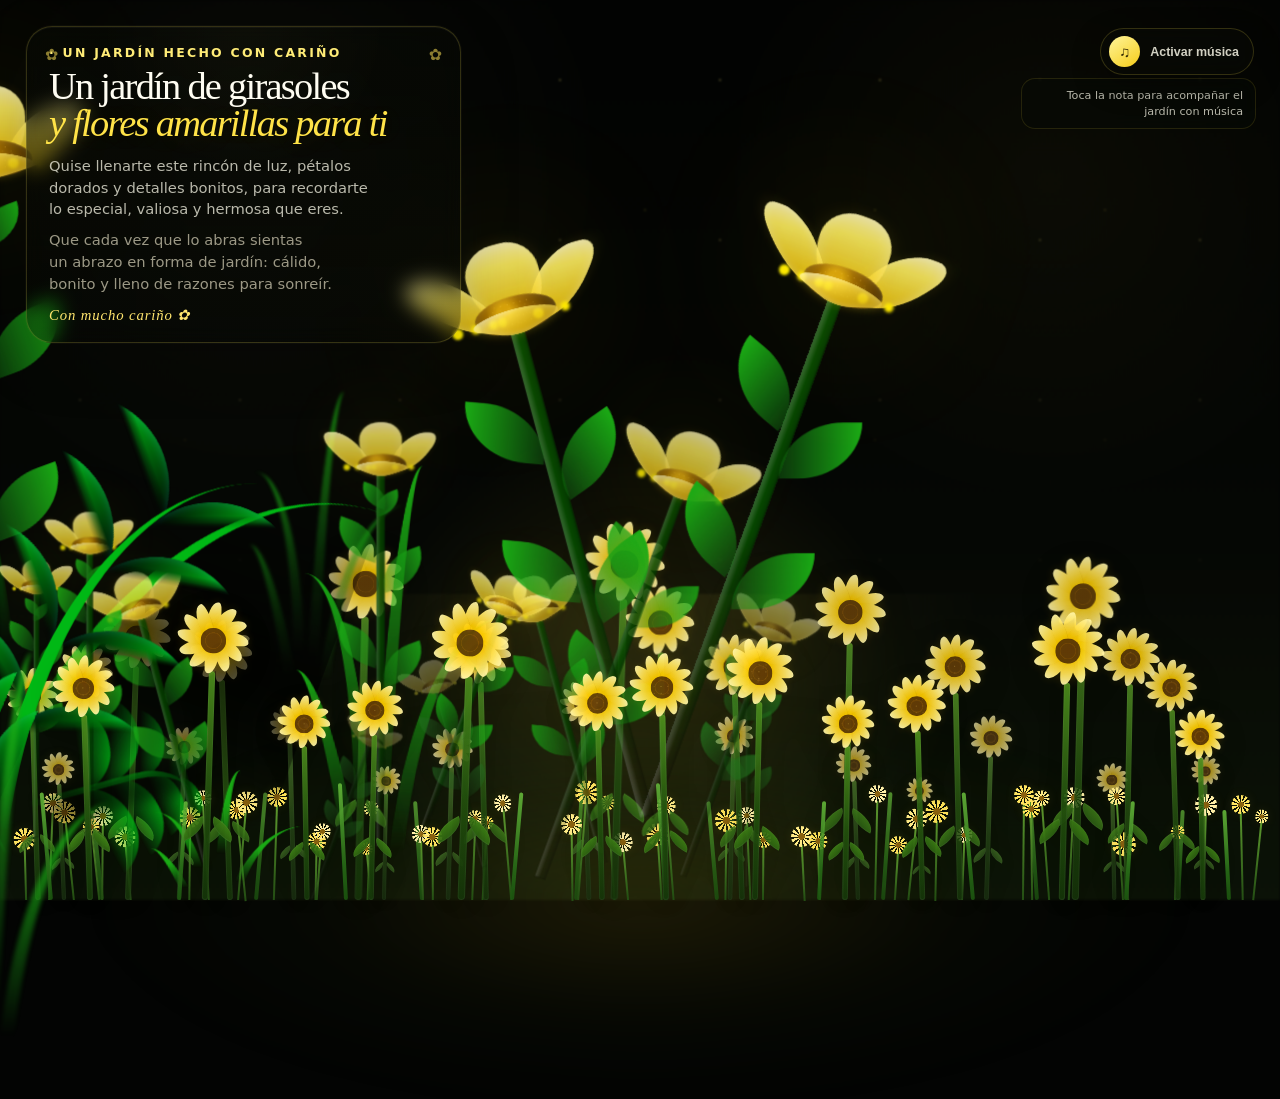
==== commit 14ca9e31: "cabio nuevo" ====
--- a/FLORES.html
+++ b/FLORES.html
@@ -16,6 +16,7 @@
   <div class="night"></div>
 
   <section class="scene-copy" aria-label="Dedicatoria">
+    <p class="scene-copy__kicker">· Un jardín hecho con cariño</p>
     <h1>Un jardín de girasoles<br><span>y flores amarillas para ti</span></h1>
     <p class="scene-copy__message">
       Quise llenarte este rincón de luz, pétalos dorados y detalles bonitos, para recordarte lo especial,
@@ -41,6 +42,7 @@
   <div class="garden-atmosphere" aria-hidden="true">
     <div class="sunflower-bed sunflower-bed--back" id="sunflowerBack"></div>
     <div class="sunflower-bed sunflower-bed--mid" id="sunflowerMid"></div>
+    <div class="tulip-bed tulip-bed--back" id="tulipBack"></div>
     <div class="wild-blooms" id="wildBlooms"></div>
   </div>
 
@@ -341,6 +343,7 @@
     </div>
   </div>
 
+  <div class="tulip-bed tulip-bed--front" id="tulipFront" aria-hidden="true"></div>
   <div class="sunflower-bed sunflower-bed--front" id="sunflowerFront" aria-hidden="true"></div>
 
   <audio id="gardenMusic" preload="auto" loop>
--- a/css/main.css
+++ b/css/main.css
@@ -2039,3 +2039,285 @@
 
   .wild-bloom:nth-child(2n) { display: none; }
 }
+
+
+/* --- Layout and compatibility fixes --- */
+html, body {
+  min-height: 100vh;
+}
+
+body {
+  min-height: 100vh;
+  overflow-x: hidden;
+  overflow-y: hidden;
+}
+
+.flowers {
+  width: min(100vw, 1500px);
+  transform: scale(.98) translateY(1vmin);
+  transform-origin: bottom center;
+}
+
+.scene-copy {
+  -webkit-backdrop-filter: blur(10px);
+  backdrop-filter: blur(10px);
+}
+
+.music-toggle,
+.music-hint {
+  -webkit-backdrop-filter: blur(10px);
+  backdrop-filter: blur(10px);
+}
+
+.sunflower-bed--back { height: 28vmin; }
+.sunflower-bed--mid { height: 34vmin; }
+.sunflower-bed--front { height: 38vmin; }
+.wild-blooms { height: 24vmin; }
+
+.extra-flower-wrap > .flower {
+  transform-origin: bottom center;
+}
+
+@media (min-width: 1100px) {
+  .scene-copy {
+    left: 34px;
+    top: 26px;
+    width: min(520px, 38vw);
+    transform: none;
+    text-align: left;
+    padding: 18px 22px 18px;
+  }
+
+  .scene-copy__message,
+  .scene-copy__message--soft {
+    margin-left: 0;
+  }
+
+  .music-toggle {
+    top: 28px;
+    right: 26px;
+  }
+
+  .flowers {
+    transform: scale(1.04) translateY(2vmin);
+  }
+
+  .sunflower-bed--back {
+    height: 30vmin;
+  }
+
+  .sunflower-bed--mid {
+    height: 36vmin;
+  }
+
+  .sunflower-bed--front {
+    height: 42vmin;
+  }
+
+  .wild-blooms {
+    height: 26vmin;
+  }
+}
+
+@supports not ((backdrop-filter: blur(1px)) or (-webkit-backdrop-filter: blur(1px))) {
+  .scene-copy,
+  .music-toggle,
+  .music-hint {
+    background: rgba(8, 10, 6, .9);
+  }
+}
+
+@media (max-width: 900px) {
+  .flowers {
+    transform: scale(.84) translateY(4vmin);
+  }
+}
+
+@media (max-width: 760px) {
+  body {
+    min-height: 100vh;
+    min-height: 100svh;
+  }
+
+  .flowers {
+    width: 100vw;
+    transform: scale(.74) translateY(4vmin);
+  }
+
+  .sunflower-bed--front {
+    height: 34vmin;
+  }
+
+  .wild-blooms {
+    height: 18vmin;
+  }
+}
+
+@media (max-width: 430px) {
+  .scene-copy {
+    max-height: 38vh;
+    overflow: auto;
+  }
+
+  .scene-copy::-webkit-scrollbar {
+    width: 0;
+    height: 0;
+  }
+
+  .flowers {
+    transform: scale(.69) translateY(7vmin);
+  }
+}
+
+
+/* --- Final desktop card fix + extra flower variety --- */
+.tulip-bed {
+  position: fixed;
+  left: 0;
+  right: 0;
+  bottom: 0;
+  height: 18vmin;
+  pointer-events: none;
+}
+
+.tulip-bed--back {
+  z-index: 7;
+  opacity: .72;
+}
+
+.tulip-bed--front {
+  z-index: 16;
+  opacity: .9;
+}
+
+.tulip {
+  position: absolute;
+  left: var(--x);
+  bottom: 0;
+  width: calc(var(--size) * 1px);
+  height: calc(var(--stem) + var(--size));
+  transform: translateX(-50%) rotate(var(--tilt));
+  transform-origin: bottom center;
+  animation: tulip-sway 5.4s ease-in-out var(--delay) infinite;
+}
+
+.tulip__stem {
+  position: absolute;
+  left: 50%;
+  bottom: 0;
+  width: 4px;
+  height: var(--stem);
+  transform: translateX(-50%);
+  border-radius: 999px;
+  background: linear-gradient(180deg, #66b83b, #2a6f19 68%, #1c5610);
+}
+
+.tulip__leaf {
+  position: absolute;
+  bottom: calc(var(--stem) * .25);
+  width: calc(var(--size) * .45px);
+  height: calc(var(--size) * .18px);
+  background: linear-gradient(160deg, #5ca62f, #215b13);
+  border-radius: 100% 0 100% 0;
+}
+
+.tulip__leaf--left {
+  left: 50%;
+  transform: translateX(-100%) rotate(-25deg);
+}
+
+.tulip__leaf--right {
+  left: 50%;
+  transform: translateX(5%) scaleX(-1) rotate(-25deg);
+}
+
+.tulip__head {
+  position: absolute;
+  left: 50%;
+  bottom: calc(var(--stem) - 1px);
+  width: calc(var(--size) * 1px);
+  height: calc(var(--size) * .95px);
+  transform: translateX(-50%);
+}
+
+.tulip__petal {
+  position: absolute;
+  bottom: 0;
+  width: 42%;
+  height: 86%;
+  background: linear-gradient(180deg, #fff2a7, #ffe15a 42%, #efb90e 100%);
+  border-radius: 70% 70% 30% 30%;
+  box-shadow: inset 0 -1px 0 rgba(139, 88, 0, .22), 0 0 10px rgba(255, 216, 52, .12);
+}
+
+.tulip__petal--left {
+  left: 10%;
+  transform: rotate(-16deg);
+}
+
+.tulip__petal--center {
+  left: 29%;
+  width: 42%;
+  height: 100%;
+  z-index: 2;
+  border-radius: 58% 58% 26% 26%;
+}
+
+.tulip__petal--right {
+  right: 10%;
+  transform: rotate(16deg);
+}
+
+@keyframes tulip-sway {
+  0%, 100% { transform: translateX(-50%) rotate(calc(var(--tilt) - 1deg)); }
+  50% { transform: translateX(-50%) rotate(calc(var(--tilt) + 1.6deg)); }
+}
+
+@media (min-width: 1100px) {
+  .scene-copy {
+    left: 26px !important;
+    top: 26px !important;
+    width: min(500px, 34vw) !important;
+    max-width: 500px;
+    transform: none !important;
+    animation: scene-copy-desktop-in 1s 1s ease forwards !important;
+  }
+
+  .scene-copy h1 {
+    font-size: clamp(1.85rem, 3vw, 3rem);
+    line-height: .96;
+  }
+
+  .scene-copy__message,
+  .scene-copy__message--soft {
+    font-size: .92rem;
+    line-height: 1.48;
+    max-width: 100%;
+  }
+
+  .scene-copy__signature {
+    font-size: .92rem;
+  }
+
+  .flowers {
+    transform: scale(1.03) translateY(1vmin);
+  }
+}
+
+@keyframes scene-copy-desktop-in {
+  from { opacity: 0; transform: translateY(-8px); }
+  to { opacity: 1; transform: translateY(0); }
+}
+
+@media (max-width: 760px) {
+  .tulip-bed {
+    height: 14vmin;
+  }
+}
+
+@media (max-width: 430px) {
+  .tulip-bed--back,
+  .tulip-bed--front .tulip:nth-child(2n) {
+    display: none;
+  }
+}
